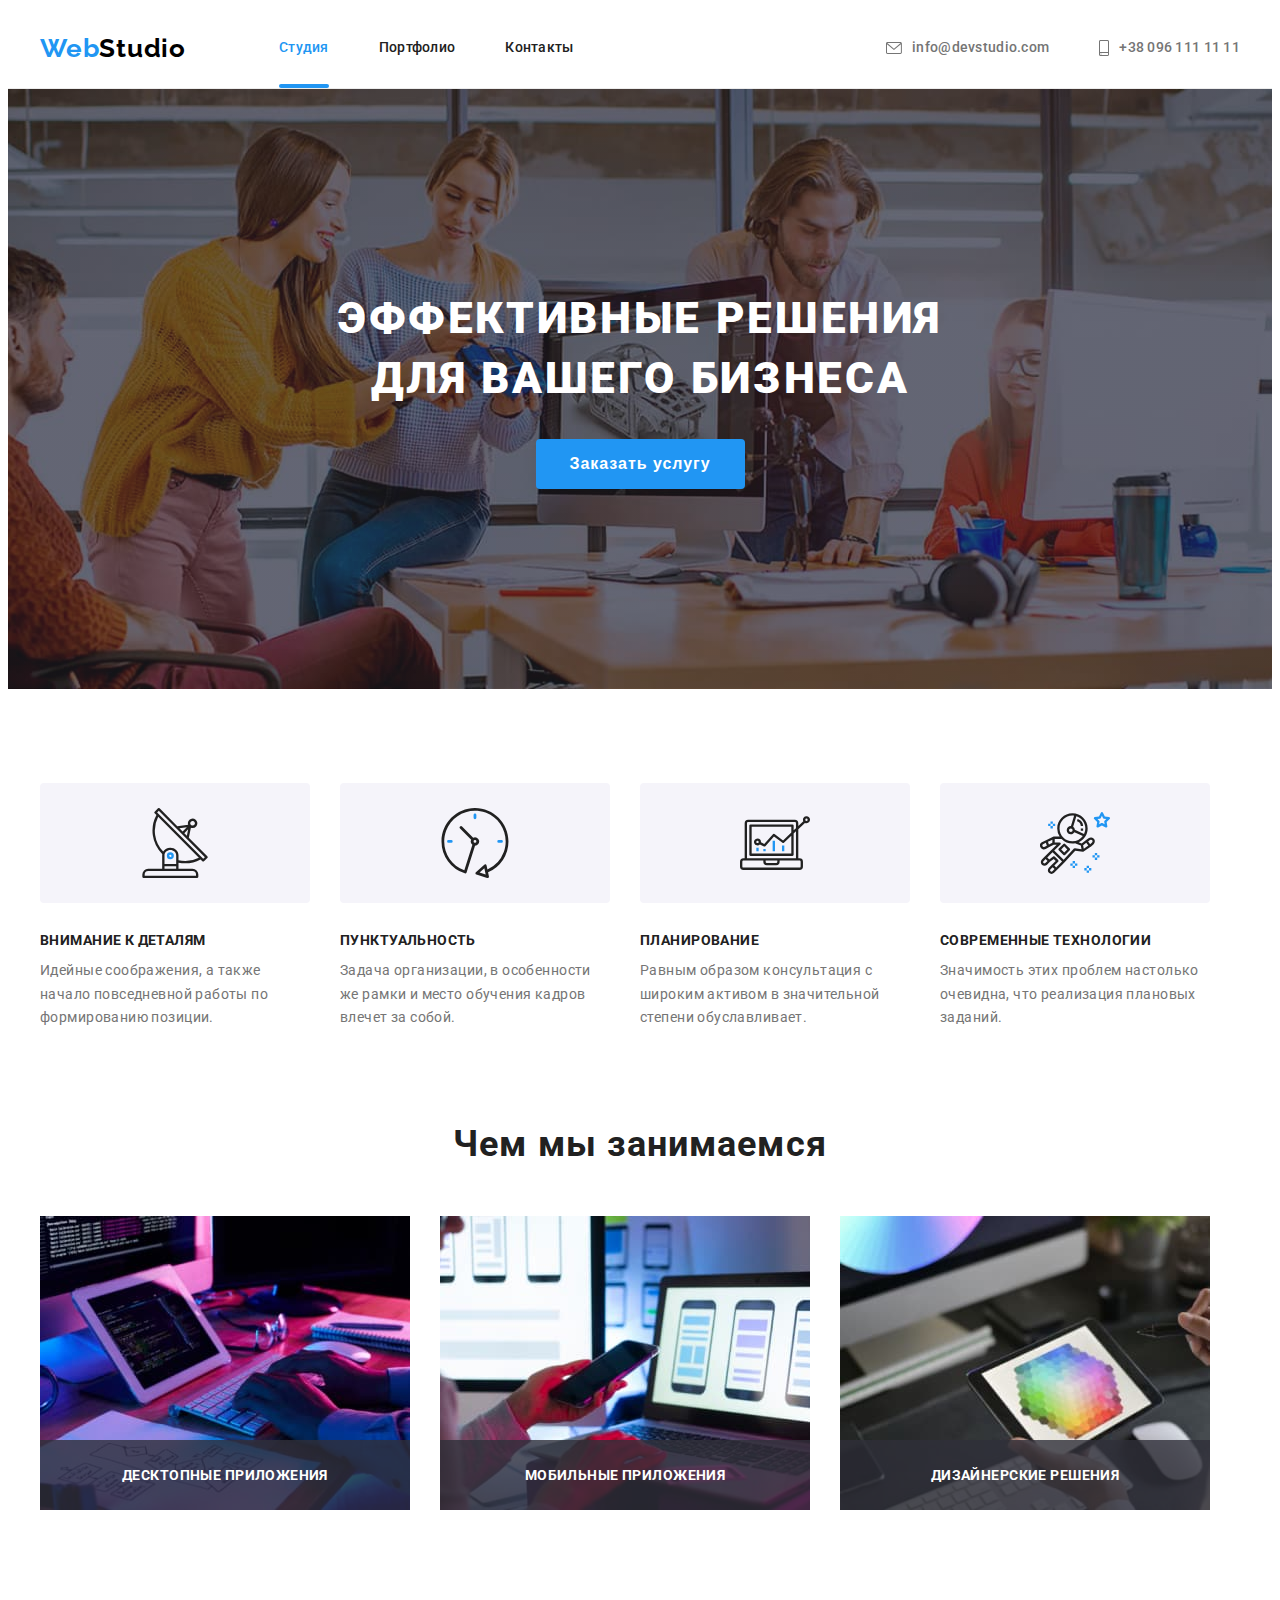
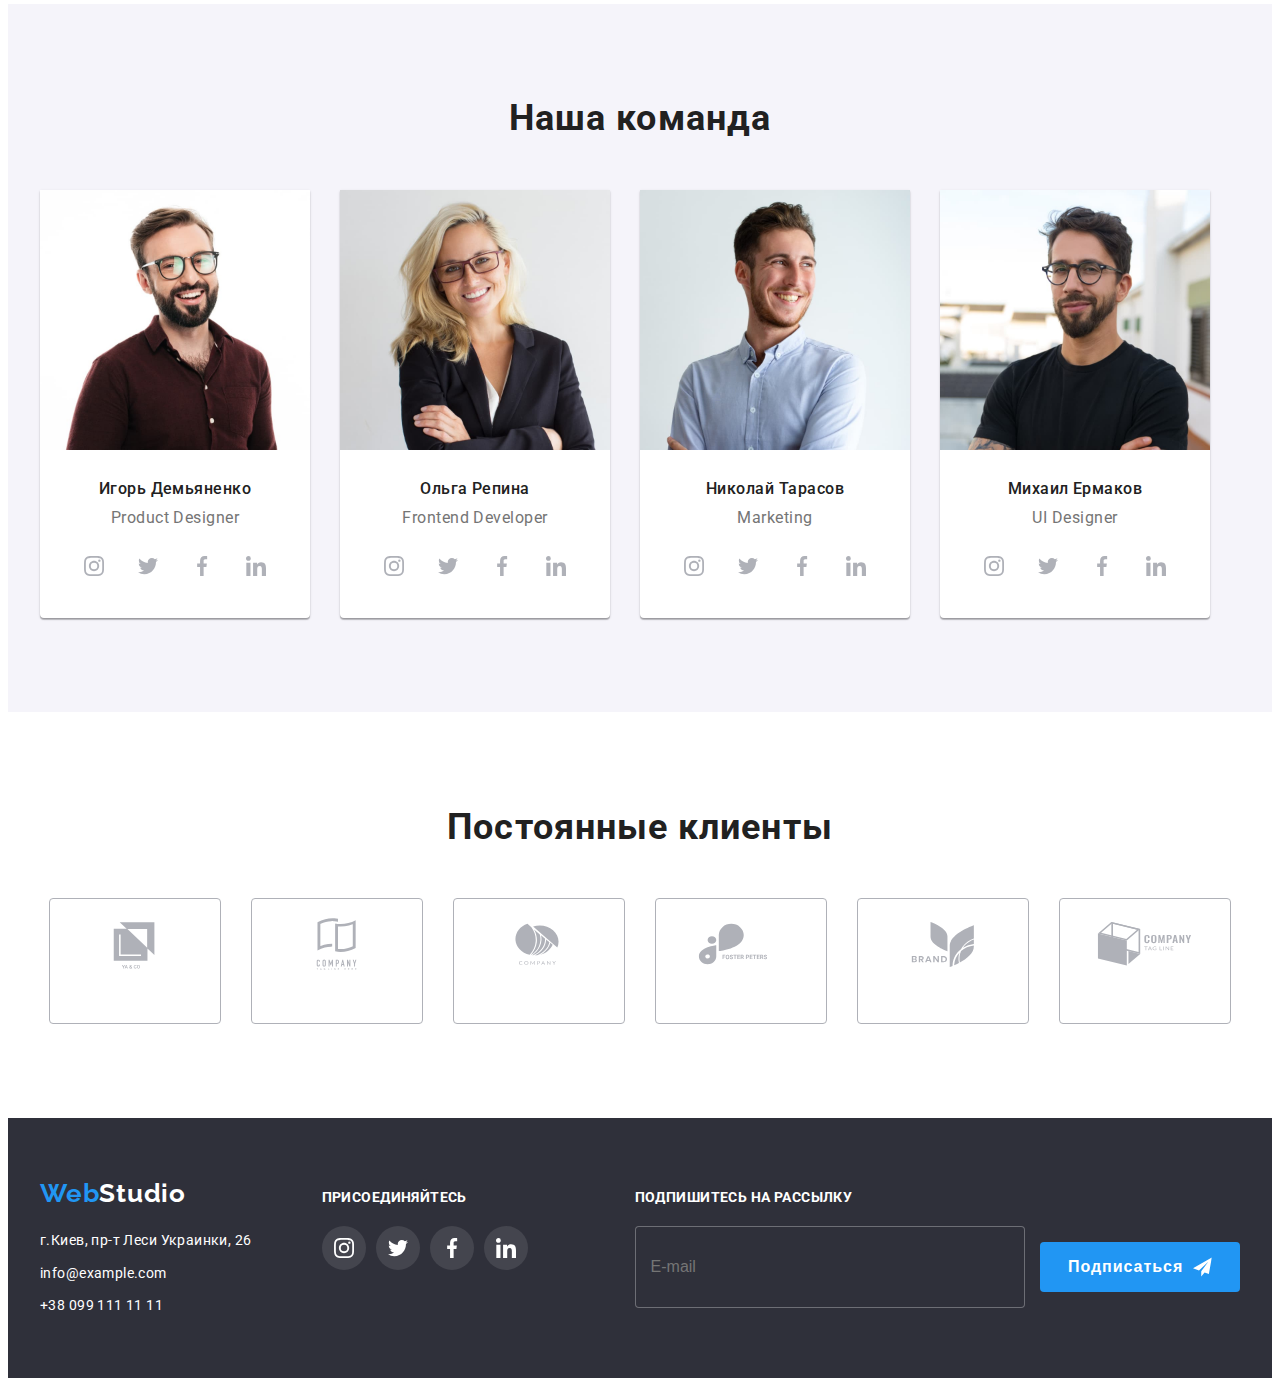
==== index.html @ 6a300dfd "Initial commit" ====
<!DOCTYPE html>
<html lang="ru">
<head>
    <meta charset="UTF-8">
    <meta http-equiv="X-UA-Compatible" content="IE=edge">
    <meta name="viewport" content="width=device-width, initial-scale=1.0">
    <link rel="preconnect" href="https://fonts.googleapis.com">
    <link rel="preconnect" href="https://fonts.gstatic.com" crossorigin>
    <link href="https://fonts.googleapis.com/css2?family=Raleway:wght@700&family=Roboto:wght@400;500;700;900&display=swap"
        rel="stylesheet">
    <title>WebStudio</title>
    <link rel="stylesheet" href="https://cdnjs.cloudflare.com/ajax/libs/modern-normalize/1.1.0/modern-normalize.min.css"
        integrity="sha512-wpPYUAdjBVSE4KJnH1VR1HeZfpl1ub8YT/NKx4PuQ5NmX2tKuGu6U/JRp5y+Y8XG2tV+wKQpNHVUX03MfMFn9Q=="
        crossorigin="anonymous" referrerpolicy="no-referrer" />
   <link rel="stylesheet" href="./css/styles.css">
</head>
<body> 
  <!-- header шапка сайта -->
    <header class="header">
        <div class="container header-nav">
     <nav class="header-nav">
     <a href="./index.html" class="header-logo link">
         <span class="header-accent link">Web</span>Studio</a>
        <ul class="header-list list">
            <li class="header-item">
                <a href="./index.html" class="header-link link currents current">Студия</a></li>
            <li class="header-item">
                <a href="./portfolio.html" class="header-link link ">Портфолио</a></li>
            <li class="header-item">
                <a href="" class="header-link link">Контакты</a></li>
        </ul>
     </nav>
    <ul class="header-adress list ">
        <li class="header-item item icon-mail">
            <a href="mailto:info@devstudio.com" class="header-mail link">
                <svg class="header-symbol" width="16" height="12">
                <use href="./img/svg-image/symbol-defs.svg#icon-mail"></use>
            </svg>info@devstudio.com</a></li>
        <li class="header-item icon-tel">
            <a href="tel:+380961111111" class="header-tel link">
                <svg class="header-symbol" width="10" height="16">
                <use href="./img/svg-image/symbol-defs.svg#icon-smartphone"></use>
            </svg>+38 096 111 11 11</a></li>
    </ul>
    </div>
        </header>
        <main>

    <!-- section Hero-->
    <section class="hero">
        <div class="container"> 
            <h1 class="hero-title">Эффективные решения <br> для вашего бизнеса</h1>
            <button type="button" class="hero-button" data-modal-open >Заказать услугу</button>
        </div>
    </section>
<!-- section 1 Преимущества-->
<section class="description">
    <div class="container">
    <h2 hidden>Преимущества</h2>
    <ul class="description-list list">
        <li class="description-item ">
            <div class="dexcription-picture">
                <svg class="description-icon">
                    <use href="./img/svg-image/symbol-defs.svg#icon-antenna"></use>
                </svg>
            </div>
            <h3 class="description-title">Внимание к деталям</h3>
            <p class="description-text">Идейные соображения, а также начало повседневной работы по формированию позиции.</p>
        </li>
        <li class="description-item icon-time">
            <div class="dexcription-picture">
            <svg class="description-icon">
                <use href="./img/svg-image/symbol-defs.svg#icon-clock"></use></svg>
                </div>
            <h3 class="description-title">Пунктуальность</h3>
            <p class="description-text">Задача организации, в особенности же рамки и место обучения кадров влечет за собой.</p>
        </li>
        <li class="description-item icon-laptop ">
            <div class="dexcription-picture">
            <svg class="description-icon">
                <use href="./img/svg-image/symbol-defs.svg#icon-diagram"></use></svg>
                </div>
            <h3 class="description-title">Планирование</h3>
            <p class="description-text">Равным образом консультация с широким активом в значительной степени обуславливает.</p>
        </li>
        <li class="description-item icon-astronaut">
            <div class="dexcription-picture">
            <svg class="description-icon">
            <use href="./img/svg-image/symbol-defs.svg#icon-astronaut"></use>
            </svg>
            </div>
            <h3 class="description-title">Современные технологии</h3>
            <p class="description-text">Значимость этих проблем настолько очевидна, что реализация плановых заданий.</p>
        </li>
    </ul>
    </div>
</section>
<!-- section 2 examples of works -->

<section class="about">
    <div class="container">
    <h2 class="about-title">Чем мы занимаемся</h2>
    <ul class="about-examples list">
        <li class="about-item">
            <img src="./img/jpg/box1.jpg" alt="box1" width="370" height="294" class="about-img">
            <div class="about-box">
                <p class="about-text">ДЕСКТОПНЫЕ ПРИЛОЖЕНИЯ</p>
            </div>
        </li>
        <li class="about-item">
            <img src="./img/jpg/box2.jpg" alt="box2" width="370" height="294" class="about-img">
            <div class="about-box">
                <p class="about-text">МОБИЛЬНЫЕ ПРИЛОЖЕНИЯ</p>
            </div>
        </li>
        <li class="about-item">
            <img src="./img/jpg/box3.jpg" alt="box3" width="370" height="294" class="about-img">
            <div class="about-box">
                <p class="about-text">ДИЗАЙНЕРСКИЕ РЕШЕНИЯ</p>
            </div>
        </li>
    </ul>
    </div>
</section>
<!-- section 3 photo people -->
<section class="team">
    <div class="container">
    <h2 class="team-title">Наша команда</h2>
    <ul class="team-person list">
        <li class="team-item">
            <img src="./img/people/img.jpg" alt="img" width="270" height="260" class="team-img">
            <div class="team-container">
            <h3 class="team-name">Игорь Демьяненко</h3>
            <p class="team-text">Product Designer</p>
            <ul class="team-networks list">
                <li class="team-list">
                    <a href="" target="_blank" rel="noopener noreferrer" class="team-link">
                        <svg class="team-icon">
                        <use href="./img/svg-image/symbol-defs.svg#icon-instagram"></use>
                        </svg>
                    </a>
                </li>
                <li class="team-list">
                    <a href="" target="_blank" rel="noopener noreferrer" class="team-link">
                    <svg class="team-icon">
                        <use href="./img/svg-image/symbol-defs.svg#icon-twitter">
                        </use>
                    </svg></a></li>
                <li class="team-list">
                    <a href="" target="_blank" rel="noopener noreferrer" class="team-link">
                    <svg class="team-icon"><use href="./img/svg-image/symbol-defs.svg#icon-facebook"></use>
                     </svg></a></li>
                <li class="team-list">
                    <a href="" target="_blank" rel="noopener noreferrer" class="team-link">
                     <svg class="team-icon"><use href="./img/svg-image/symbol-defs.svg#icon-linkedin"></use>
                    </svg></a></li>
            </ul>
            </div>
        </li>
        <li class="team-item">
            <img src="./img/people/img(1).jpg" alt="img1" width="270" height="260" class="team-img" >
            <div class="team-container">
            <h3 class="team-name">Ольга Репина</h3>
            <p class="team-text">Frontend Developer</p>
            <ul class="team-networks list">
                    <li class="team-list">
                        <a href="" target="_blank" rel="noopener noreferrer" class="team-link">
                            <svg class="team-icon"><use href="./img/svg-image/symbol-defs.svg#icon-instagram"></use>
                            </svg></a></li>
                    <li class="team-list">
                        <a href="" target="_blank" rel="noopener noreferrer" class="team-link link">
                            <svg class="team-icon"><use href="./img/svg-image/symbol-defs.svg#icon-twitter"></use>
                            </svg></a></li>
                    <li class="team-list">
                        <a href="" target="_blank" rel="noopener noreferrer" class="team-link">
                            <svg class="team-icon"><use href="./img/svg-image/symbol-defs.svg#icon-facebook"></use>
                            </svg></a></li>
                    <li class="team-list">
                        <a href="" target="_blank" rel="noopener noreferrer" class="team-link">
                            <svg class="team-icon"><use href="./img/svg-image/symbol-defs.svg#icon-linkedin"></use>
                            </svg>
                        </a></li>
            </ul>
            </div>
        </li>
        <li class="team-item">
            <img src="./img/people/img(2).jpg" alt="img2" width="270" height="260" class="team-img">
            <div class="team-container">
            <h3 class="team-name">Николай Тарасов</h3>
            <p class="team-text">Marketing</p>
            <ul class="team-networks list">
                <li class="team-list">
                    <a href="" target="_blank" rel="noopener noreferrer" class="team-link">
                        <svg class="team-icon"><use href="./img/svg-image/symbol-defs.svg#icon-instagram"></use>
                        </svg></a></li>
                <li class="team-list">
                    <a href="" target="_blank" rel="noopener noreferrer" class="team-link">
                        <svg class="team-icon"><use href="./img/svg-image/symbol-defs.svg#icon-twitter"></use>
                        </svg></a></li>
                <li class="team-list">
                    <a href="" target="_blank" rel="noopener noreferrer" class="team-link">
                        <svg class="team-icon"><use href="./img/svg-image/symbol-defs.svg#icon-facebook"></use>
                        </svg></a></li>
                <li class="team-list">
                    <a href="" target="_blank" rel="noopener noreferrer" class="team-link">
                        <svg class="team-icon"><use href="./img/svg-image/symbol-defs.svg#icon-linkedin"></use>
                        </svg>
                    </a></li>
            </ul>
            </div>
        </li>
        <li class="team-item">
            <img src="./img/people/img(3).jpg" alt="img3" width="270" height="260" class="team-img">
            <div class="team-container">
            <h3 class="team-name">Михаил Ермаков</h3>
            <p class="team-text">UI Designer</p>
            <ul class="team-networks list">
                <li class="team-list">
                    <a href="" target="_blank" rel="noopener noreferrer" class="team-link">
                    <svg class="team-icon"><use href="./img/svg-image/symbol-defs.svg#icon-instagram"></use>
                    </svg></a></li>
                <li class="team-list">
                    <a href="" target="_blank" rel="noopener noreferrer" class="team-link">
                    <svg class="team-icon"><use href="./img/svg-image/symbol-defs.svg#icon-twitter"></use>
                    </svg></a></li>
                <li class="team-list">
                    <a href="" target="_blank" rel="noopener noreferrer" class="team-link">
                    <svg class="team-icon"><use href="./img/svg-image/symbol-defs.svg#icon-facebook"></use>
                    </svg></a></li>
                <li class="team-list">
                    <a href="" target="_blank" rel="noopener noreferrer" class="team-link">
                    <svg class="team-icon"><use href="./img/svg-image/symbol-defs.svg#icon-linkedin"></use>
                    </svg>
                </a></li>
            </ul>
            </div>
        </li>
    </ul>
    </div>
    
    </section>

<!-- --Section 4 Clients-- -->


         <section class="clients">
         <div class="container">
         <h2 class="clients-title">Постоянные клиенты</h2>
         <ul class="clients-list list">
         <li class="clients-box">
             <a class="clients-link" href="" target="_blank" rel="noopener noreferrer">
                <svg class="clients-symbol">
                    <use href="./img/svg-image/symbol-defs.svg#icon-Logo1"></use>
                </svg>
            </a>
        </li>
         <li class="clients-box"><a class="clients-link" href="" target="_blank" rel="noopener noreferrer">
             <svg class="clients-symbol"><use href="./img/svg-image/symbol-defs.svg#icon-Logo2"></use></svg></a></li>
         <li class="clients-box"><a class="clients-link" href="" target="_blank" rel="noopener noreferrer">
            <svg class="clients-symbol"><use href="./img/svg-image/symbol-defs.svg#icon-Logo3"></use></svg></a></li>
         <li class="clients-box"><a class="clients-link" href="" target="_blank" rel="noopener noreferrer">
            <svg class="clients-symbol"><use href="./img/svg-image/symbol-defs.svg#icon-Logo4"></use></svg></a></li>
         <li class="clients-box"><a  class="clients-link" href="" target="_blank" rel="noopener noreferrer">
            <svg class="clients-symbol"><use href="./img/svg-image/symbol-defs.svg#icon-Logo5"></use></svg></a></li>
         <li class="clients-box"><a class="clients-link" href="" target="_blank" rel="noopener noreferrer">
            <svg class="clients-symbol"><use href="./img/svg-image/symbol-defs.svg#icon-Logo6"></use></svg></a></li>
         </ul>
         </div>
    </section>
</main>
         <!-- footer -->
        <footer class="footer">
            <div class="container container-footer">
            <div class="footer-address">
             <h2 hidden>адрес</h2>
            <a href="./index.html" class="footer-link link">
            <span class="footer-logo-accent link">Web</span>Studio</a>
            <address>
            <ul class="footer-list list">
            <li class="footer-item">
            <a href="https://goo.gl/maps/7h8aDrKKwfjGKreX9" target="_blank" rel="noopener noreferrer"
            class="footter-list-text link">
                г.Киев, пр-т Леси Украинки, 26</a>
            </li>
            <li class="footer-item">
             <a href="mailto:info@example.com" class="footer-mail-info link">info@example.com</a>
            </li>
            <li class="footer-item">
             <a href="tel:+380991111111" class="footer-tel-info link">+38 099 111 11 11</a>
            </li>
            </ul>
             </address>
            </div>
        <div>
            <p class="footer-welcome">присоединяйтесь</p>
            <ul class="footer-icons list">
                <li class="footer-links">
                    <a href="" target="_blank" rel="noopener noreferrer" class="footer-note">
                        <svg class="footer-icon">
                            <use href="./img/svg-image/symbol-defs.svg#icon-instagram"></use>
                        </svg></a>
                </li>
                <li class="footer-links">
                    <a href="" target="_blank" rel="noopener noreferrer" class="footer-note">
                        <svg class="footer-icon">
                            <use href="./img/svg-image/symbol-defs.svg#icon-twitter"></use>
                        </svg></a>
                </li>
                <li class="footer-links">
                    <a href="" target="_blank" rel="noopener noreferrer" class="footer-note">
                        <svg class="footer-icon">
                            <use href="./img/svg-image/symbol-defs.svg#icon-facebook"></use>
                        </svg></a>
                </li>
                <li class="footer-links">
                    <a href="" target="_blank" rel="noopener noreferrer" class="footer-note">
                        <svg class="footer-icon">
                            <use href="./img/svg-image/symbol-defs.svg#icon-linkedin"></use>
                        </svg></a>
                </li>
            </ul>
        </div>
   
        <div class="online-section">
            <p class="online-text">ПОДПИШИТЕСЬ НА РАССЫЛКУ</p>
           <form class="online-form">
            <input type="email" class="online-input" 
                name="online-name" 
                placeholder="E-mail"/>
            <button type="submit" class="online-button">Подписаться
                <svg class="online-icon" width="24" height="24">
                    <use href="./img/svg-image/symbol-defs.svg#icon-icon-send"></use>
                </svg>
            </button>
            </form>
        </div>
    </div>
    
        </footer>

<div class="backdrop is-hidden" data-modal >
            <div class="modal">
                <button class="modal-button" data-modal-close >
                    <svg class="modal-svg"><use href="./img/svg-image/symbol-defs.svg#icon-button-close"></use></svg>
                </button>
                <p class="modal-title">Оставьте свои данные, мы вам перезвоним</p>
                <form class="modal-form">
                    <div class="modal-field">
                        <label class="modal-label">Имя</label>
                            <div class="input-wrap">
                                <input type="text" class="modal-input"
                     name="user-name"
                      placeholder=" "
                      required
                      minlength="2"/>
                        
                        <svg class="modal-icon"><use href="./img/svg-image/symbol-defs.svg#icon-person"></use></svg>
                    </div>
                </div>
                    <div class="modal-field">
                    <label class="modal-label">Телефон</label>
                        <div class="input-wrap">
                    <input type="tel" class="modal-input" 
                    name="user-tel"
                     placeholder=" "
                     required/>
                    
                    <svg class="modal-icon">
                        <use href="./img/svg-image/symbol-defs.svg#icon-phone"></use>
                    </svg>
                    </div>
                    </div>
                    <div class="modal-field">
                    <label class="modal-label">Почта</label>
                    <div class="input-wrap">
                    <input type="email" class="modal-input" 
                    name="user-emal" 
                    placeholder=" "
                    required/>
                    
                    <svg class="modal-icon">
                        <use href="./img/svg-image/symbol-defs.svg#icon-email"></use>
                    </svg>
                    </div>
                    </div>
                    <label for="user-text" class="modal-label">Комментарий</label>
                        <textarea name="user-text" 
                        placeholder="Введите текст"
                        id="user-text" 
                        class="modal-text"></textarea>
                        
                        <div class="modal-fields">
                        <input type="checkbox" name="privacy"
                                value="true" 
                                id="privacy"
                                class="modal-check visually-hidden " >
                         <label for="privacy" class="check-text">
                            <span>Соглашаюсь с рассылкой и принимаю
                                <a href="" class="check-link">Условия договора</a>
                            </span>
                            </label>
                        </div>
            <button type="submit" class="modal-buttons">Отправить</button>   
            </form>
            </div>
        </div>
        <script src="./js/modal.js"></script>
</body>
</html>
---- css/styles.css ----
:root {
    --primary-text-color: #212121;
    --secondary-text-color: #757575;
    --accent-color: #2196F3;
    --title-color: #FFFFFF;
    --logo-color: #000000;
    --button-portfolio-bg: #F5F4FA;
    --primary-background-color: #E5E5E5;
    --secondary-background-color: #2F303A;
}

.header-link.current {
    color: var(--accent-color);
}

body {
    font-family: 'Roboto' , sans-serif;
    font-size: 14px;
    color: var(--secondary-text-color);
    background: var(--title-color);
    letter-spacing: 0.03em;
}

.container {
    width: 1200px;
    padding-left: 15px;
    padding-right: 15px;
    margin: 0 auto;
}

.header-accent,
.header-logo { 
        font-family: "Raleway" , sans-serif;
        font-weight: 700;
        font-size: 26px;
        line-height: 1.19;
         letter-spacing: 0.03em;
        color: var(--accent-color);
}
 /* -----------HEADER --------------*/
.header-logo {
     color: var(--logo-color);
}

.list {
    list-style: none;
    padding: 0;
    margin: 0;
}

.link {
    text-decoration: none;
}

.header {
    border-bottom: 1px solid #ECECEC;
}

.header-list { 
    display:flex;
    margin-left: 93px;}

.header-nav { 
    display: flex;
    align-items: center;

}


.header-item { 
    margin-right: 50px;
}

.header-item:last-child { 
    margin-right: 0;}

.header-logo {
    font-weight: 700;
    font-size: 26px;
    line-height: 1.19;
    letter-spacing: 0.03em;
}

.header-adress { 
    display: flex;
    margin-left: auto;}

.header-adress .item + .item {
    margin-left: 50px;
}


.header-link {
    position: relative;
    display: block;
     padding-top: 32px;
     padding-bottom: 32px;
    font-weight: 500;
    line-height: 1.14;
    letter-spacing: 0.02em;
    color: var(--primary-text-color);
    transition: color 250ms cubic-bezier(0.4, 0, 0.2, 1);

}

.header-link:hover,
.header-link:focus {
    color: var(--accent-color);
}

.header-link.currents::after {
    content: "";
    display: block;
    position: absolute;
    width: 100%;
    height: 4px;
    background-color: var(--accent-color);
    border-radius: 2px;
    left: 0;
    bottom:0;
}




.header-tel,
.header-mail {
    display: flex;
    align-items: center;
    padding-top: 32px;
    padding-bottom: 32px;
    margin-bottom: 0;
    font-weight: 500;
    line-height: 1.14;
    letter-spacing: 0.02em;
    color: var(--secondary-text-color);
    transition: color 250ms cubic-bezier(0.4, 0, 0.2, 1);

}

.header-symbol {
    fill: currentColor;
    margin-right: 10px;
}

.header-tel:hover,
.header-tel:focus,
.header-mail:hover,
.header-mail:focus {
    color: var(--accent-color);
}
/* -----------SECTION HERO------------- */
.hero {
    background: var(--secondary-background-color);
    max-width: 1600px;
    padding-top: 200px;
    padding-bottom: 200px;
    text-align: center; 
    margin-left: auto;
        margin-right: auto;
        background-size: cover;
        background-position: center;
        background-repeat: no-repeat;
        background-image: linear-gradient(to right, rgba(47, 48, 58, 0.4), rgba(47, 48, 58, 0.4)), 
        url(../img/img-hero.jpg);       
}

h1, h2, h3, p {
    margin: 0;
    padding: 0;
}

section {
    padding-top: 94px;
    padding-bottom: 94px;
}

.hero-title {
    margin-bottom: 30px;
    font-weight: 900;
    font-size: 44px;
    line-height: 1.36;
    letter-spacing: 0.06em;
    text-transform: uppercase;
    color: var(--title-color);
}

.hero-button {
    border-color: transparent;
    border-radius: 4px;
    padding: 10px 32px;
    min-width: 200px;
    height: 50px;
    font-weight: 700;
    font-size: 16px;
    line-height: 1.88;
    display: flex;
    align-items: center;
    margin: 0 auto;
    letter-spacing: 0.06em;
    color: var(--title-color);
    background-color: var(--accent-color);
    cursor: pointer;
    transition: background-color 250ms cubic-bezier(0.4, 0, 0.2, 1),
    color 250ms cubic-bezier(0.4, 0, 0.2, 1);
}

.hero-button:hover,
.hero-button:focus {
    color: var(--title-color);
    background-color: var(--accent-color);}

/* ---------SECTION 1 ПРЕИМУЩЕСТВА---------- */

.description-list { 
    display: flex;
}

.description-item {
    display: block;
    width: 270px;
    margin-right: 30px;
}

.description-item:last-child {
    margin-right: 0;
}

.dexcription-picture {
    display: flex;
    justify-content: center;
    align-items: center;
    width: 270px;
    height: 120px;
    background: #F5F4FA;
        border-radius: 4px;
        margin-bottom: 30px;
}

.description-icon {
    width: 70px;
    height: 70px;
}

.description-title {
    margin-bottom: 10px;
    font-size: 14px;
    font-weight: 700;
    line-height: 1.14;
    letter-spacing: 0.03em;
    text-transform: uppercase;
    color: var(--primary-text-color); 
    }

.description-text {
    margin-top: 10px;
    line-height: 1.71;
    letter-spacing: 0.03em;
    color: var(--secondary-text-color);
 }

/* -------SECTION 2 EXAMPLES OF WORKS about-- */

.about {
    padding-top: 0;
}

.about-examples {
    display: flex;
    flex-wrap: wrap;
}

.about-item {
    position: relative;
    display: block;
    width: 370px;
    margin-right: 30px;
}

.about-item:last-child { 
    margin-right: 0;

}

.about-title {
    margin-bottom: 50px;
    font-weight: 700;
    font-size: 36px;
    line-height: 1.16;
    text-align: center;
    letter-spacing: 0.03em;
    color: var(--primary-text-color);
}

.about-box {
    position: absolute;
    display: flex;
    bottom: 0;
    width: 100%;
    height: 70px;
    justify-content: center;
    align-items: center;
    background-color: rgba(47, 48, 58, 0.8);
}

.about-text {
line-height: 100%;
align-items: center;
vertical-align: top;
color: var(--title-color);
font-weight: 700;


}

/* ------SECTION 3 Photo people (team)------- */

.team { 
    background-color: var(--button-portfolio-bg);

}

.team-title {
    margin-bottom: 50px;
    font-weight: 700;
    font-size: 36px;
    line-height: 1.16;
     text-align: center;
    letter-spacing: 0.03em;
    color: var(--primary-text-color);
}

.team-person {
    display: flex;
    flex-wrap: wrap;
}

.team-item {
    display: block;
    width: 270px;
    margin-right: 30px;
    background-color: var(--title-color);
    box-shadow: 0px 1px 3px rgba(0, 0, 0, 0.12),
        0px 1px 1px rgba(0, 0, 0, 0.14),
        0px 2px 1px rgba(0, 0, 0, 0.2);
    border-radius: 0px 0px 4px 4px;
}

.team-item:last-child {
    margin-right: 0;
}

.team-container {
    padding-top: 30px;
    padding-bottom: 30px;
}

.team-name {
    margin-bottom: 10px;
    font-weight: 500;
    font-size: 16px;
    line-height: 1.18;
    text-align: center;
    letter-spacing: 0.03em;
    color: var(--primary-text-color);
}

.team-text {
    margin-bottom: 16px;
    font-size: 16px;
    line-height: 1.18;
    text-align: center;
    letter-spacing: 0.03em;
    color: var(--secondary-text-color);
}

.team-networks {
    display: flex;
    flex-wrap: wrap;
    justify-content: center;
    padding: 0;
    margin: 0;
    
}

.team-list:not(:last-child) {
    margin-right: 10px;
}

.team-link {
    display: flex;
    align-items: center;
    justify-content: center;
    width: 44px;
    height: 44px;
    padding: 0;
    background-color: transparent;
    border-radius: 50%;
    color: #AFB1B8;
    transition: background-color  250ms cubic-bezier(0.4, 0, 0.2, 1),
    color 250ms cubic-bezier(0.4, 0, 0.2, 1);
}



.team-icon {
    width: 20px;
    height: 20px;
    fill:currentColor ;
    
}

.team-link:hover,
.team-link:focus {
    background-color: var(--accent-color);
    
    color: var(--title-color);
}




img {
    display: block;
    max-width: 100%;
    height: auto;
}

/* ----------Section 4 Clients----------- */

.clients-list {
    display: flex;
    flex-wrap: wrap;
    align-items: center;
        justify-content: center;
        padding: 0;
        margin: 0;
        
}

.clients-title {
    padding: 0;
    margin-bottom: 50px;
    font-weight: 700;
    font-size: 36px;
    line-height: 42px;
    text-align: center;
    letter-spacing: 0.03em;
    color: var(--primary-text-color);
}

.clients-box {
    display: flex;
    justify-content: center;
    align-items: center;
    margin-right: 30px;
    
}

.clients-link {
    display: inline-block;
    height: 92px;
        width: 170px;
        text-align: center;
        padding-top: 16px;
        padding-bottom: 16px;
        border: 1px solid #AFB1B8;
        border-radius: 4px;
        color: #AFB1B8;
        transition:  background-color 250ms cubic-bezier(0.4, 0, 0.2, 1),
                     color 250ms cubic-bezier(0.4, 0, 0.2, 1);
}

.clients-box:last-child {
    margin-right: 0;
}

.clients-link:hover,
.clients-link:focus {
    border-color: var(--accent-color);
    color: var(--accent-color);
}
.clients-symbol {
    width: 106px;
    height: 60px;
    fill: currentColor;
}




/* ------FOOTER---------- */

.footer { 
    background-color:
     var(--secondary-background-color);
     padding-top: 60px;
     padding-bottom: 60px;
}

.container-footer {
    margin: 0 auto;
    padding: 0 15px;
    display: flex;
    flex-wrap: wrap;
    align-items: baseline;
}

.footer-address {
    margin-right: 70px;
}
.footer-logo-accent {
    font-family: 'Raleway', sans-serif;
    font-weight: 700;
    font-size: 26px;
    line-height: 1.19;
    letter-spacing: 0.03em;
    color: var(--accent-color);
}

.footer-logo-accent:focus,
.footer-logo-accent:hover { 
    color: var(--accent-color);
}

.footer-link {
    display: inline-block;
    margin-bottom: 20px;
    font-family: 'Raleway', sans-serif;
    font-weight: 700;
    font-size: 26px;
    line-height: 1.19;
    letter-spacing: 0.03em;
    color: var(--title-color);
}

.footer-mail-info,
.footer-tel-info {
    color: rgba(255, 255, 255, 0.6);
    transition: color 250ms cubic-bezier(0.4, 0, 0.2, 1);
}

.footer-mail-info:hover,
.footer-mail-info:focus,
.footer-tel-info:hover,
.footer-tel-info:focus {
    color: var(--accent-color);
}

.footer-item:not(:last-child) {
    margin-bottom: 9px;
}


.footter-list-text,
.footer-mail-info,
.footer-tel-info
 {  
    font-family: inherit;
    font-style: normal;
    line-height: 1.71;
    letter-spacing: 0.03em;
    color: var(--title-color);
}



.footer-welcome {
    margin-bottom: 20px;
    font-weight: 700;
    font-size: 14px;
    line-height: 1.14;
    letter-spacing: 0.03em;
    text-transform: uppercase;
    color: var(--title-color);
}

.footer-icons {
    display: flex;
}

.footer-note {
    display: flex;
    align-items: center;
    justify-content: center;
    width: 44px;
    height: 44px;
    border-radius: 50%;
    background-color: rgba(255, 255, 255, 0.1);
    transition: background-color  250ms cubic-bezier(0.4, 0, 0.2, 1),
                 border-radius 250ms cubic-bezier(0.4, 0, 0.2, 1);
}

.footer-links {
    display: flex;
    margin-right: 10px;
}

.footer-links:last-child {
    margin-right: 0;
}

.footer-icon {
    width: 20px ;
    height: 20px;
    fill: var(--title-color);
    transition: fill 250ms cubic-bezier(0.4, 0, 0.2, 1);
    
}

.footer-icon:hover,
.footer-icon:focus {
    fill: var(--title-color)
}

.footer-links:hover,
.footer-links:focus {
    background-color: var(--accent-color);
    border-radius: 50%;
}

.online-section {
    margin-left: auto;
}

.online-text {
    font-weight: 700;
    line-height: 1.14;
    color: var(--title-color);
    margin-bottom: 20px;
    text-transform: uppercase;
}

.online-button {
    display: inline-flex;
        align-items: center;
        justify-content: center;
        margin-left: 12px;
        text-align: center;
        letter-spacing: 0.06em;
        width: 200px;
        min-height: 50px;
        border-width: 0;
        border-radius: 4px;
        padding: 10px 28px;
        cursor: pointer;

        background: var(--accent-color);
            color: var(--title-color);
            font-weight: 700;
            font-size: 16px;
            line-height: 1.88;
}

.online-button:hover,
.online-button:focus {
    background-color: var(--accent-color);
    color: var(--title-color);
}

.online-icon {
    margin-left: 10px;
    width: 24px;
    height: 24px;
    fill: var(--title-color);
}

.online-input {
    width: 358px;
    height: 50px;
    padding: 15px 15px;
    border: 1px solid rgba(255, 255, 255, 0.3);
    border-radius: 4px;
    font-style: Rregular;
     font-size: 16px;
      line-height: 20px;
      text-align: left; 
      vertical-align: center;
       letter-spacing: 3%;
       color: rgba(255, 255, 255, 0.6);
    outline: none;
    background-color: #2F303A;

}

.online-input:focus {
    border-color: var(--accent-color);
}


/*------ Portfolio.html ---------*/

.portfolio-list { 
    display: flex;
    flex-wrap: wrap;
    justify-content:center;
    margin-bottom: 50px;
}

.portfolio-list .item:not(:last-child) {
    margin-right: 8px;
}

.portfolio-button {
    padding: 6px 22px;
    border-radius: 4px;
    display: inline-block;
    border-color: transparent;
    min-width: 73px;
    font-weight: 500;
    font-size: 16px;
    line-height: 1.62;
    letter-spacing: 0.03em;
    color: var(--primary-text-color);
    background: var(--button-portfolio-bg);
    cursor: pointer;
    transition:  background-color 250ms cubic-bezier(0.4, 0, 0.2, 1),
                color 250ms cubic-bezier(0.4, 0, 0.2, 1) ;}

.portfolio-button:hover,
.portfolio-button:focus {
    color: var(--title-color);
    background-color: var(--accent-color);
}

.portfolio-choice { 
    display: flex;
    flex-wrap: wrap;
    justify-content:center;
}

.portfolio-item { 
     display: flex;
    width: 370px;
    margin-right: 30px;
    margin-bottom: 30px;
  
}

.portfolio-link { 
    display: block;
    transition: box-shadow 250ms cubic-bezier(0.4, 0, 0.2, 1);
    
}

.portfolio-link:hover,
.portfolio-link:focus {
    box-shadow: 0px 1px 1px rgba(0, 0, 0, 0.12),
     0px 4px 4px rgba(0, 0, 0, 0.06),
      1px 4px 6px rgba(0, 0, 0, 0.16);
}


.portfolio-foto {
    position: relative;
    overflow: hidden;
}


.portfolio-item:hover .portfolio-paragraf {
    transform: translateY(0);
   
}

.portfolio-paragraf {
    position: absolute;
     top: 0;
    width: 100%;
    height: 100%;
    padding: 63px 24px;
    font-size: 18px;
    line-height: 1.55;
    vertical-align: top;
    background-color: rgba(33, 150, 243, 0.9);
    color: var(--title-color);
    transform: translateY(101%);
    transition: transform 250ms cubic-bezier(0.4, 0, 0.2, 1);
}
 /* transition-timing-function: cubic-bezier(0.4, 0, 0.2, 1); */




.portfolio-container {
    padding: 20px 20px;
    border: 1px solid #EEEEEE;
    border-top: none;
}

.portfolio-item:nth-last-child(-n+3) { 
    margin-bottom: 0;

}

.portfolio-item:nth-child(3n) { 
    margin-right: 0;

}

.portfolio-link {
    text-decoration: none;
}

.portfolio-name {
    margin-bottom: 4px;
    font-weight: 700;
    font-size: 18px;
    line-height: 2;
    letter-spacing: 0.06em;
    color: var(--primary-text-color);
}

.portfolio-text {
    font-size: 16px;
    line-height: 1.88;
    letter-spacing: 0.03em;
    color: var(--secondary-text-color);
}

/* ---------------BAckdrop Modal------------------ */

.backdrop {
    position: fixed;
    top: 0;
    left: 0;
    width: 100%;
    height: 100%;
    background-color: rgba(0, 0, 0, 0.2);
    transition: opacity 250ms, visibility 250ms;
}

.backdrop.is-hidden {
    opacity: 0;
    pointer-events: none;
}


.modal {
    position: absolute;
    top: 50%;
    left: 50%;
    transform: translate(-50%, -50%);
    min-width: 528px;
    min-height: 581px;
    background-color: var(--title-color);
    border: 1px solid var(--title-color);
    border-radius: 3px;
    padding: 40px;
    
}


.modal-button {
    position: absolute;
    top: 0;
    right: 0;
    display: flex;
    width: 30px;
    height: 30px;
    align-items: center;
    justify-content: center;
    border:  1px solid rgba(0, 0, 0, 0.1);
    border-radius: 50%;
    background-color: var(--title-color);
    margin-top: 8px;
    margin-right: 8px;
}

.modal-svg {
width: 18px;
height: 18px;
fill: #000000;
cursor: pointer;
}

.modal-svg:hover,
.modal-svg:focus {
    fill:var(--accent-color);
}

.modal-title {
    font-size: 20px;
    font-weight: 700;
     line-height: 23px;
       text-align: center;
        vertical-align: top;
         letter-spacing: 3%;
         color: var(--primary-text-color);
         margin-bottom: 12px;
}

.modal-form {
    display: flex;
    flex-direction: column;
}

.modal-field {
    margin-bottom: 10px;
}

.modal-input {
    width: 100%;
    height: 40px;
    border: 1px solid rgba(33, 33, 33, 0.2);
    border-radius: 4px;
    padding-left: 30px; 
    outline: none;
    cursor: pointer;   
}

.modal-input:focus,
 .modal-input:hover {
    border-color: var(--accent-color);
}

.input-wrap { position: relative;
}

.modal-input:focus + .modal-icon {
    fill: var(--accent-color);
}

.modal-input:hover + .modal-icon {
    fill: var(--accent-color);
}

.modal-icon {
    position: absolute;
    width: 18px;
    height: 18px;
    left: 12px;
    top: 50%;
    transform: translateY(-50%);
}

.modal-label {
    font-size: 12px;
        line-height: 14px;
        text-align: left;
        vertical-align: top;
        letter-spacing: 1%;
        color: var(--secondary-text-color);
       
}

.modal-text {
    width: 100%;
    height: 120px;
    padding: 12px 16px;
    margin-top: 4px;
    border: 1px solid rgba(33, 33, 33, 0.2);
    border-radius: 4px;
    resize: none;
    margin-bottom: 20px;
    outline: none;
    color: rgba(117, 117, 117, 0.5);
    cursor: pointer;
}

.modal-text:focus,
 .modal-text:hover {
    border-color: var(--accent-color);
}


.modal-fieldset {
    margin-bottom: 30px;
    
}

/* ---------------------------- */


.check-text {
    font-size: 14px;
    line-height: 1.46;
    color: var(--secondary-text-color);
    display: flex;
}


.check-text::before {
    content: "";
    width: 16px;
    height: 15px;
    border: 2px solid var(--primary-text-color);
    border-radius: 3px;
    margin-right: 8px;
   
}

.modal-fields {
    margin-bottom: 30px;
    display: flex;
    align-items: center;
    justify-content: center;
}

.modal-check:checked + .check-text::before {
    background-color: var(--accent-color);
    background-image: url(../img/svg-image/svg6/vector.svg);
    border: none;
    background-repeat: no-repeat;
    background-position: center;}

.visually-hidden {
    position: absolute;
    white-space: nowrap;
    width: 1px;
    height: 1px;
    overflow: hidden;
    border: 0;
    padding: 0;
    clip: rect(0 0 0 0);
    clip-path: inset(50%);
    margin: -1px;
}

.check-link {
    line-height: 1.46;
    color: var(--accent-color);
}

.modal-buttons {
    
     width: 200px;
     height: 50px;
     margin: 0 auto;
    font-weight: 700;
     font-size:  16px;
      line-height: 1.87;
       letter-spacing: 0.06em;
        align-items: center;
        cursor: pointer;
        color: var(--title-color);
        background-color: var(--accent-color);
        border: transparent;
        border-radius: 4px;
        transition: background-color 250ms cubic-bezier(0.4, 0, 0.2, 1),
                color 250ms cubic-bezier(0.4, 0, 0.2, 1);
   
}

.modal-buttons:hover,
.modal-buttons:focus {
    color: var(--title-color);
        background-color: var(--accent-color);
}
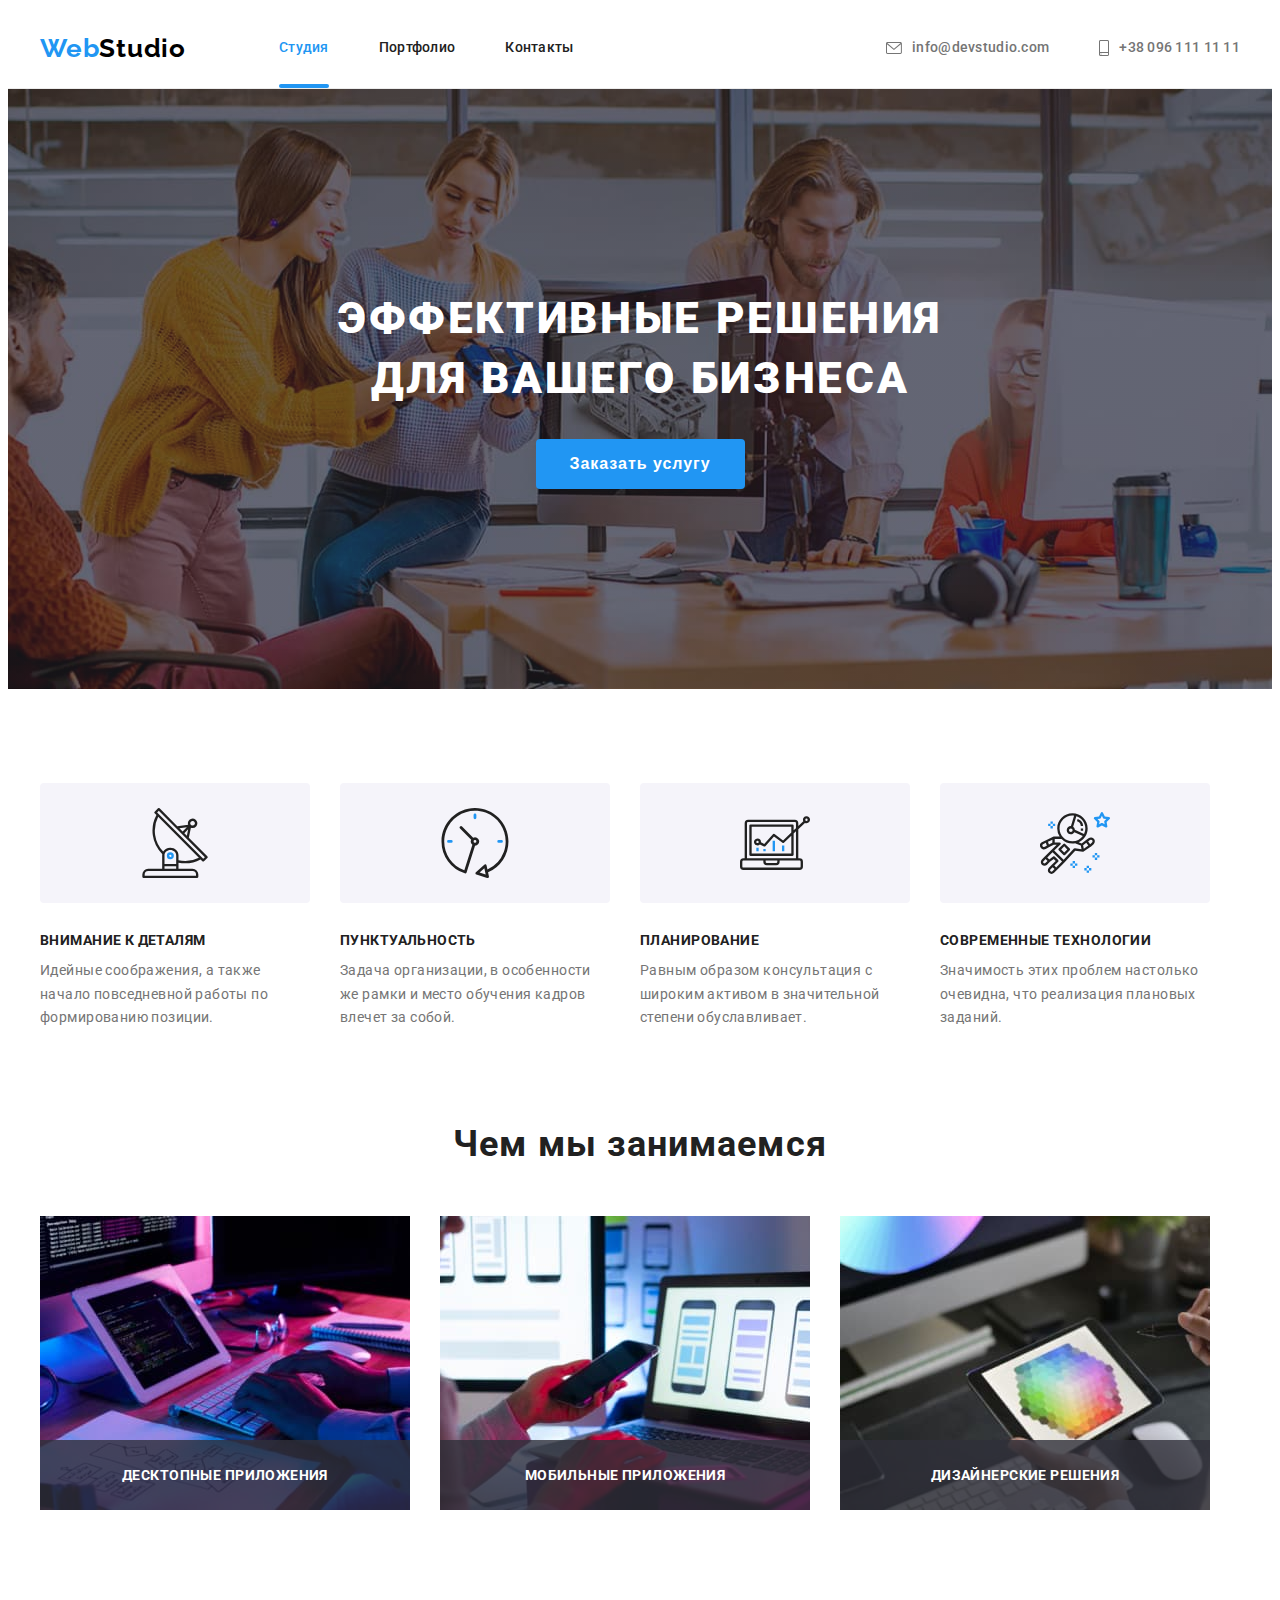
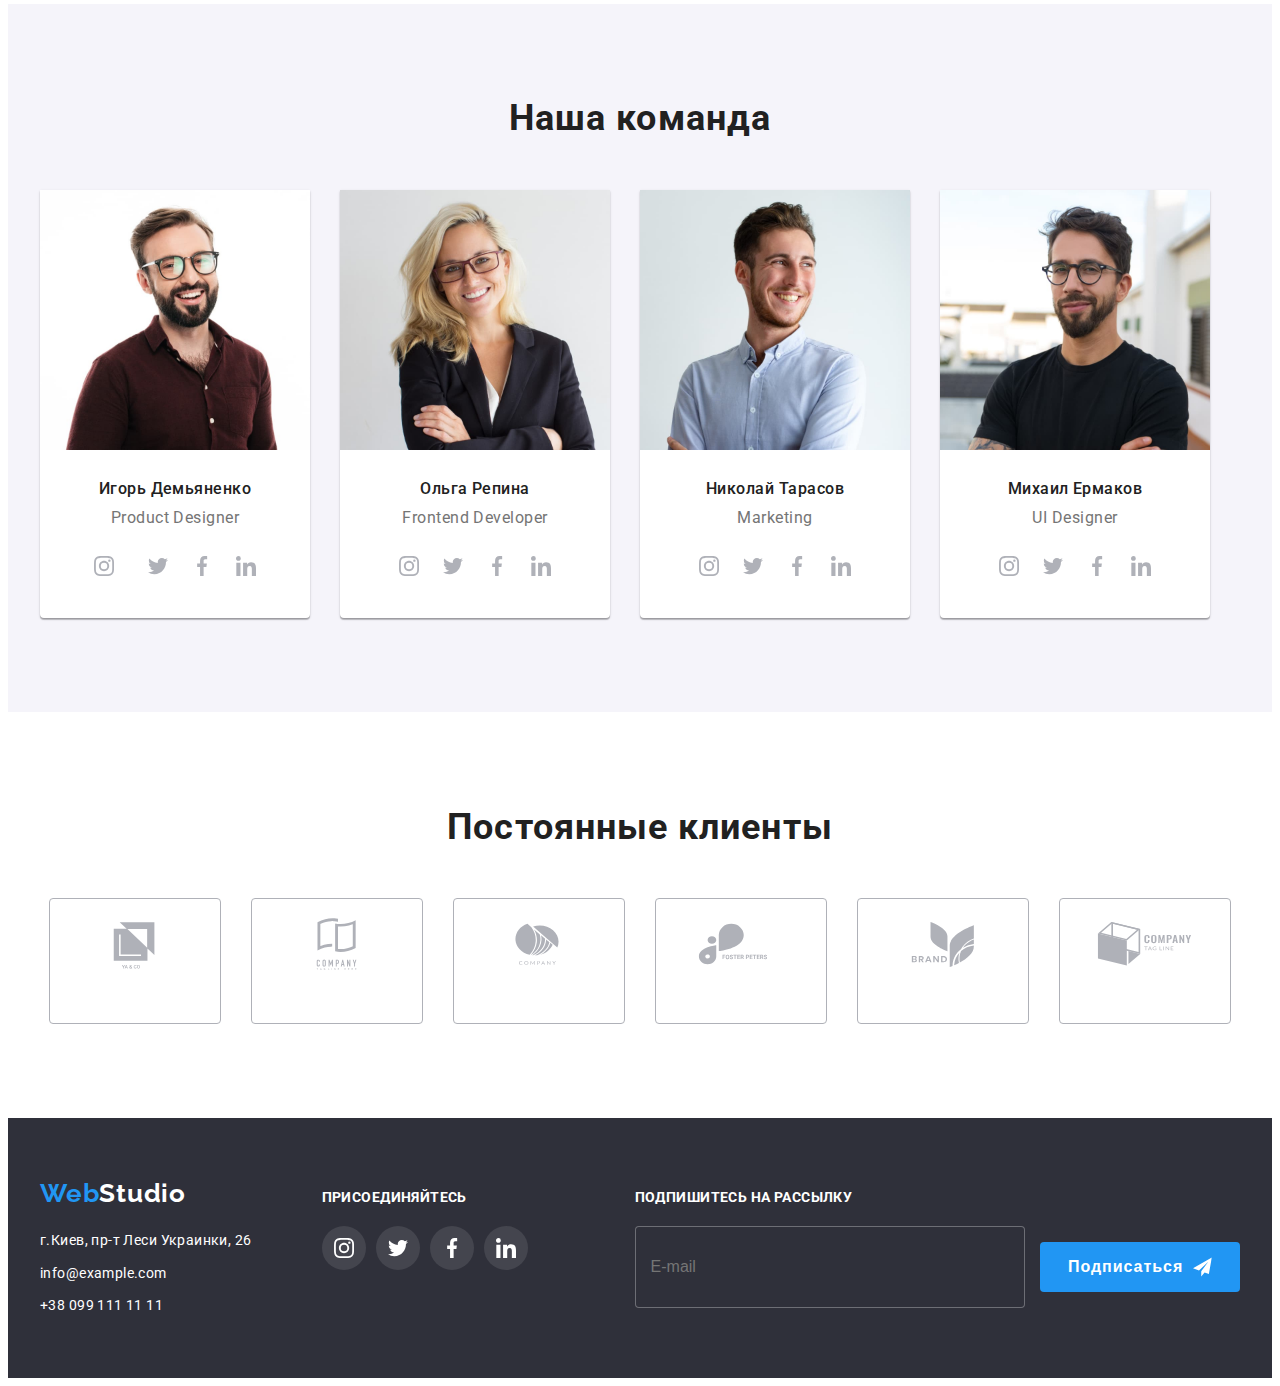
==== commit 65cd922b: "add BEM hw7" ====
--- a/index.html
+++ b/index.html
@@ -17,28 +17,28 @@
 <body> 
   <!-- header шапка сайта -->
     <header class="header">
-        <div class="container header-nav">
-     <nav class="header-nav">
-     <a href="./index.html" class="header-logo link">
-         <span class="header-accent link">Web</span>Studio</a>
-        <ul class="header-list list">
-            <li class="header-item">
-                <a href="./index.html" class="header-link link currents current">Студия</a></li>
-            <li class="header-item">
-                <a href="./portfolio.html" class="header-link link ">Портфолио</a></li>
-            <li class="header-item">
-                <a href="" class="header-link link">Контакты</a></li>
+        <div class="container nav">
+     <nav class="nav">
+     <a href="./index.html" class="nav__logo link">
+         <span class="nav__accent link">Web</span>Studio</a>
+        <ul class="nav__list list">
+            <li class="nav__item">
+                <a href="./index.html" class="nav__link link currents current">Студия</a></li>
+            <li class="nav__item">
+                <a href="./portfolio.html" class="nav__link link ">Портфолио</a></li>
+            <li class="nav__item">
+                <a href="" class="nav__link link">Контакты</a></li>
         </ul>
      </nav>
-    <ul class="header-adress list ">
-        <li class="header-item item icon-mail">
-            <a href="mailto:info@devstudio.com" class="header-mail link">
-                <svg class="header-symbol" width="16" height="12">
+    <ul class="adress header__adress list ">
+        <li class="adress__item item icon-mail">
+            <a href="mailto:info@devstudio.com" class="adress__mail link">
+                <svg class="adress__symbol" width="16" height="12">
                 <use href="./img/svg-image/symbol-defs.svg#icon-mail"></use>
             </svg>info@devstudio.com</a></li>
-        <li class="header-item icon-tel">
-            <a href="tel:+380961111111" class="header-tel link">
-                <svg class="header-symbol" width="10" height="16">
+        <li class="adress__item icon-tel">
+            <a href="tel:+380961111111" class="adress__tel link">
+                <svg class="adress__symbol" width="10" height="16">
                 <use href="./img/svg-image/symbol-defs.svg#icon-smartphone"></use>
             </svg>+38 096 111 11 11</a></li>
     </ul>
@@ -49,8 +49,8 @@
     <!-- section Hero-->
     <section class="hero">
         <div class="container"> 
-            <h1 class="hero-title">Эффективные решения <br> для вашего бизнеса</h1>
-            <button type="button" class="hero-button" data-modal-open >Заказать услугу</button>
+            <h1 class="hero__title">Эффективные решения <br> для вашего бизнеса</h1>
+            <button type="button" class="hero__button" data-modal-open >Заказать услугу</button>
         </div>
     </section>
 <!-- section 1 Преимущества-->
@@ -58,39 +58,39 @@
     <div class="container">
     <h2 hidden>Преимущества</h2>
     <ul class="description-list list">
-        <li class="description-item ">
-            <div class="dexcription-picture">
-                <svg class="description-icon">
+        <li class="description-list__item ">
+            <div class="description-picture">
+                <svg class="description-picture__icon">
                     <use href="./img/svg-image/symbol-defs.svg#icon-antenna"></use>
                 </svg>
             </div>
-            <h3 class="description-title">Внимание к деталям</h3>
-            <p class="description-text">Идейные соображения, а также начало повседневной работы по формированию позиции.</p>
-        </li>
-        <li class="description-item icon-time">
-            <div class="dexcription-picture">
-            <svg class="description-icon">
+            <h3 class="description-list__title">Внимание к деталям</h3>
+            <p class="description-list__text">Идейные соображения, а также начало повседневной работы по формированию позиции.</p>
+        </li>
+        <li class="description-list__item icon-time">
+            <div class="description-picture">
+            <svg class="description-picture__icon">
                 <use href="./img/svg-image/symbol-defs.svg#icon-clock"></use></svg>
                 </div>
-            <h3 class="description-title">Пунктуальность</h3>
-            <p class="description-text">Задача организации, в особенности же рамки и место обучения кадров влечет за собой.</p>
-        </li>
-        <li class="description-item icon-laptop ">
-            <div class="dexcription-picture">
-            <svg class="description-icon">
+            <h3 class="description-list__title">Пунктуальность</h3>
+            <p class="description-list__text">Задача организации, в особенности же рамки и место обучения кадров влечет за собой.</p>
+        </li>
+        <li class="description-list__item icon-laptop ">
+            <div class="description-picture">
+            <svg class="description-picture__icon">
                 <use href="./img/svg-image/symbol-defs.svg#icon-diagram"></use></svg>
                 </div>
-            <h3 class="description-title">Планирование</h3>
-            <p class="description-text">Равным образом консультация с широким активом в значительной степени обуславливает.</p>
-        </li>
-        <li class="description-item icon-astronaut">
-            <div class="dexcription-picture">
-            <svg class="description-icon">
+            <h3 class="description-list__title">Планирование</h3>
+            <p class="description-list__text">Равным образом консультация с широким активом в значительной степени обуславливает.</p>
+        </li>
+        <li class="description-list__item icon-astronaut">
+            <div class="description-picture">
+            <svg class="description-picture__icon">
             <use href="./img/svg-image/symbol-defs.svg#icon-astronaut"></use>
             </svg>
             </div>
-            <h3 class="description-title">Современные технологии</h3>
-            <p class="description-text">Значимость этих проблем настолько очевидна, что реализация плановых заданий.</p>
+            <h3 class="description-list__title">Современные технологии</h3>
+            <p class="description-list__text">Значимость этих проблем настолько очевидна, что реализация плановых заданий.</p>
         </li>
     </ul>
     </div>
@@ -99,24 +99,24 @@
 
 <section class="about">
     <div class="container">
-    <h2 class="about-title">Чем мы занимаемся</h2>
+    <h2 class="about__title">Чем мы занимаемся</h2>
     <ul class="about-examples list">
-        <li class="about-item">
+        <li class="about-examples__item">
             <img src="./img/jpg/box1.jpg" alt="box1" width="370" height="294" class="about-img">
-            <div class="about-box">
-                <p class="about-text">ДЕСКТОПНЫЕ ПРИЛОЖЕНИЯ</p>
-            </div>
-        </li>
-        <li class="about-item">
+            <div class="about-examples__box">
+                <p class="about-examples__text">ДЕСКТОПНЫЕ ПРИЛОЖЕНИЯ</p>
+            </div>
+        </li>
+        <li class="about-examples__item">
             <img src="./img/jpg/box2.jpg" alt="box2" width="370" height="294" class="about-img">
-            <div class="about-box">
-                <p class="about-text">МОБИЛЬНЫЕ ПРИЛОЖЕНИЯ</p>
-            </div>
-        </li>
-        <li class="about-item">
+            <div class="about-examples__box">
+                <p class="about-examples__text">МОБИЛЬНЫЕ ПРИЛОЖЕНИЯ</p>
+            </div>
+        </li>
+        <li class="about-examples__item">
             <img src="./img/jpg/box3.jpg" alt="box3" width="370" height="294" class="about-img">
-            <div class="about-box">
-                <p class="about-text">ДИЗАЙНЕРСКИЕ РЕШЕНИЯ</p>
+            <div class="about-examples__box">
+                <p class="about-examples__text">ДИЗАЙНЕРСКИЕ РЕШЕНИЯ</p>
             </div>
         </li>
     </ul>
@@ -125,111 +125,127 @@
 <!-- section 3 photo people -->
 <section class="team">
     <div class="container">
-    <h2 class="team-title">Наша команда</h2>
-    <ul class="team-person list">
-        <li class="team-item">
+    <h2 class="team__title">Наша команда</h2>
+    <ul class="person list">
+        <li class="person__item">
             <img src="./img/people/img.jpg" alt="img" width="270" height="260" class="team-img">
-            <div class="team-container">
-            <h3 class="team-name">Игорь Демьяненко</h3>
-            <p class="team-text">Product Designer</p>
-            <ul class="team-networks list">
-                <li class="team-list">
-                    <a href="" target="_blank" rel="noopener noreferrer" class="team-link">
-                        <svg class="team-icon">
+            <div class="person__container">
+            <h3 class="person__name">Игорь Демьяненко</h3>
+            <p class="person__text">Product Designer</p>
+            <ul class="networks list">
+                <li class="networks__list">
+                    <a href="" target="_blank" rel="noopener noreferrer" 
+                    class="networks__link">
+                        <svg class="networks__icon">
                         <use href="./img/svg-image/symbol-defs.svg#icon-instagram"></use>
                         </svg>
                     </a>
                 </li>
                 <li class="team-list">
-                    <a href="" target="_blank" rel="noopener noreferrer" class="team-link">
-                    <svg class="team-icon">
+                    <a href="" target="_blank" rel="noopener noreferrer" 
+                    class="networks__link">
+                    <svg class="networks__icon">
                         <use href="./img/svg-image/symbol-defs.svg#icon-twitter">
                         </use>
                     </svg></a></li>
                 <li class="team-list">
-                    <a href="" target="_blank" rel="noopener noreferrer" class="team-link">
-                    <svg class="team-icon"><use href="./img/svg-image/symbol-defs.svg#icon-facebook"></use>
+                    <a href="" target="_blank" rel="noopener noreferrer" 
+                    class="networks__link">
+                    <svg class="networks__icon"><use href="./img/svg-image/symbol-defs.svg#icon-facebook"></use>
                      </svg></a></li>
                 <li class="team-list">
-                    <a href="" target="_blank" rel="noopener noreferrer" class="team-link">
-                     <svg class="team-icon"><use href="./img/svg-image/symbol-defs.svg#icon-linkedin"></use>
+                    <a href="" target="_blank" rel="noopener noreferrer" 
+                    class="networks__link">
+                     <svg class="networks__icon"><use href="./img/svg-image/symbol-defs.svg#icon-linkedin"></use>
                     </svg></a></li>
             </ul>
             </div>
         </li>
-        <li class="team-item">
+        <li class="person__item">
             <img src="./img/people/img(1).jpg" alt="img1" width="270" height="260" class="team-img" >
-            <div class="team-container">
-            <h3 class="team-name">Ольга Репина</h3>
-            <p class="team-text">Frontend Developer</p>
-            <ul class="team-networks list">
+            <div class="person__container">
+            <h3 class="person__name">Ольга Репина</h3>
+            <p class="person__text">Frontend Developer</p>
+            <ul class="networks list">
                     <li class="team-list">
-                        <a href="" target="_blank" rel="noopener noreferrer" class="team-link">
-                            <svg class="team-icon"><use href="./img/svg-image/symbol-defs.svg#icon-instagram"></use>
+                        <a href="" target="_blank" rel="noopener noreferrer" 
+                        class="networks__link">
+                            <svg class="networks__icon"><use href="./img/svg-image/symbol-defs.svg#icon-instagram"></use>
                             </svg></a></li>
                     <li class="team-list">
-                        <a href="" target="_blank" rel="noopener noreferrer" class="team-link link">
-                            <svg class="team-icon"><use href="./img/svg-image/symbol-defs.svg#icon-twitter"></use>
+                        <a href="" target="_blank" rel="noopener noreferrer" 
+                        class="networks__link link">
+                            <svg class="networks__icon"><use href="./img/svg-image/symbol-defs.svg#icon-twitter"></use>
                             </svg></a></li>
                     <li class="team-list">
-                        <a href="" target="_blank" rel="noopener noreferrer" class="team-link">
-                            <svg class="team-icon"><use href="./img/svg-image/symbol-defs.svg#icon-facebook"></use>
+                        <a href="" target="_blank" rel="noopener noreferrer" 
+                        class="networks__link">
+                            <svg class="networks__icon"><use href="./img/svg-image/symbol-defs.svg#icon-facebook"></use>
                             </svg></a></li>
                     <li class="team-list">
-                        <a href="" target="_blank" rel="noopener noreferrer" class="team-link">
-                            <svg class="team-icon"><use href="./img/svg-image/symbol-defs.svg#icon-linkedin"></use>
+                        <a href="" target="_blank" rel="noopener noreferrer" 
+                        class="networks__link">
+                            <svg class="networks__icon"><use href="./img/svg-image/symbol-defs.svg#icon-linkedin"></use>
                             </svg>
                         </a></li>
             </ul>
             </div>
         </li>
-        <li class="team-item">
+        <li class="person__item">
             <img src="./img/people/img(2).jpg" alt="img2" width="270" height="260" class="team-img">
-            <div class="team-container">
-            <h3 class="team-name">Николай Тарасов</h3>
-            <p class="team-text">Marketing</p>
-            <ul class="team-networks list">
-                <li class="team-list">
-                    <a href="" target="_blank" rel="noopener noreferrer" class="team-link">
-                        <svg class="team-icon"><use href="./img/svg-image/symbol-defs.svg#icon-instagram"></use>
+            <div class="person__container">
+            <h3 class="person__name">Николай Тарасов</h3>
+            <p class="person__text">Marketing</p>
+            <ul class="networks list">
+                <li class="team-list">
+                    <a href="" target="_blank" rel="noopener noreferrer" 
+                    class="networks__link">
+                        <svg class="networks__icon"><use href="./img/svg-image/symbol-defs.svg#icon-instagram"></use>
                         </svg></a></li>
                 <li class="team-list">
-                    <a href="" target="_blank" rel="noopener noreferrer" class="team-link">
-                        <svg class="team-icon"><use href="./img/svg-image/symbol-defs.svg#icon-twitter"></use>
+                    <a href="" target="_blank" rel="noopener noreferrer" 
+                    class="networks__link">
+                        <svg class="networks__icon"><use href="./img/svg-image/symbol-defs.svg#icon-twitter"></use>
                         </svg></a></li>
                 <li class="team-list">
-                    <a href="" target="_blank" rel="noopener noreferrer" class="team-link">
-                        <svg class="team-icon"><use href="./img/svg-image/symbol-defs.svg#icon-facebook"></use>
+                    <a href="" target="_blank" rel="noopener noreferrer"
+                     class="networks__link">
+                        <svg class="networks__icon"><use href="./img/svg-image/symbol-defs.svg#icon-facebook"></use>
                         </svg></a></li>
                 <li class="team-list">
-                    <a href="" target="_blank" rel="noopener noreferrer" class="team-link">
-                        <svg class="team-icon"><use href="./img/svg-image/symbol-defs.svg#icon-linkedin"></use>
+                    <a href="" target="_blank" rel="noopener noreferrer" 
+                    class="networks__link">
+                        <svg class="networks__icon"><use href="./img/svg-image/symbol-defs.svg#icon-linkedin"></use>
                         </svg>
                     </a></li>
             </ul>
             </div>
         </li>
-        <li class="team-item">
+        <li class="person__item">
             <img src="./img/people/img(3).jpg" alt="img3" width="270" height="260" class="team-img">
-            <div class="team-container">
-            <h3 class="team-name">Михаил Ермаков</h3>
-            <p class="team-text">UI Designer</p>
-            <ul class="team-networks list">
-                <li class="team-list">
-                    <a href="" target="_blank" rel="noopener noreferrer" class="team-link">
-                    <svg class="team-icon"><use href="./img/svg-image/symbol-defs.svg#icon-instagram"></use>
+            <div class="person__container">
+            <h3 class="person__name">Михаил Ермаков</h3>
+            <p class="person__text">UI Designer</p>
+            <ul class="networks list">
+                <li class="team-list">
+                    <a href="" target="_blank" rel="noopener noreferrer" 
+                    class="networks__link">
+                    <svg class="networks__icon"><use href="./img/svg-image/symbol-defs.svg#icon-instagram"></use>
                     </svg></a></li>
                 <li class="team-list">
-                    <a href="" target="_blank" rel="noopener noreferrer" class="team-link">
-                    <svg class="team-icon"><use href="./img/svg-image/symbol-defs.svg#icon-twitter"></use>
+                    <a href="" target="_blank" rel="noopener noreferrer" 
+                    class="networks__link">
+                    <svg class="networks__icon"><use href="./img/svg-image/symbol-defs.svg#icon-twitter"></use>
                     </svg></a></li>
                 <li class="team-list">
-                    <a href="" target="_blank" rel="noopener noreferrer" class="team-link">
-                    <svg class="team-icon"><use href="./img/svg-image/symbol-defs.svg#icon-facebook"></use>
+                    <a href="" target="_blank" rel="noopener noreferrer" 
+                    class="networks__link">
+                    <svg class="networks__icon"><use href="./img/svg-image/symbol-defs.svg#icon-facebook"></use>
                     </svg></a></li>
                 <li class="team-list">
-                    <a href="" target="_blank" rel="noopener noreferrer" class="team-link">
-                    <svg class="team-icon"><use href="./img/svg-image/symbol-defs.svg#icon-linkedin"></use>
+                    <a href="" target="_blank" rel="noopener noreferrer"
+                     class="networks__link">
+                    <svg class="networks__icon"><use href="./img/svg-image/symbol-defs.svg#icon-linkedin"></use>
                     </svg>
                 </a></li>
             </ul>
@@ -245,25 +261,30 @@
 
          <section class="clients">
          <div class="container">
-         <h2 class="clients-title">Постоянные клиенты</h2>
+         <h2 class="clients__title">Постоянные клиенты</h2>
          <ul class="clients-list list">
-         <li class="clients-box">
-             <a class="clients-link" href="" target="_blank" rel="noopener noreferrer">
-                <svg class="clients-symbol">
+         <li class="clients-list__box">
+             <a class="clients-list__link" href="" target="_blank" rel="noopener noreferrer">
+                <svg class="clients-list__symbol">
                     <use href="./img/svg-image/symbol-defs.svg#icon-Logo1"></use>
                 </svg>
             </a>
         </li>
-         <li class="clients-box"><a class="clients-link" href="" target="_blank" rel="noopener noreferrer">
-             <svg class="clients-symbol"><use href="./img/svg-image/symbol-defs.svg#icon-Logo2"></use></svg></a></li>
-         <li class="clients-box"><a class="clients-link" href="" target="_blank" rel="noopener noreferrer">
-            <svg class="clients-symbol"><use href="./img/svg-image/symbol-defs.svg#icon-Logo3"></use></svg></a></li>
-         <li class="clients-box"><a class="clients-link" href="" target="_blank" rel="noopener noreferrer">
-            <svg class="clients-symbol"><use href="./img/svg-image/symbol-defs.svg#icon-Logo4"></use></svg></a></li>
-         <li class="clients-box"><a  class="clients-link" href="" target="_blank" rel="noopener noreferrer">
-            <svg class="clients-symbol"><use href="./img/svg-image/symbol-defs.svg#icon-Logo5"></use></svg></a></li>
-         <li class="clients-box"><a class="clients-link" href="" target="_blank" rel="noopener noreferrer">
-            <svg class="clients-symbol"><use href="./img/svg-image/symbol-defs.svg#icon-Logo6"></use></svg></a></li>
+         <li class="clients-list__box">
+            <a class="clients-list__link" href="" target="_blank" rel="noopener noreferrer">
+             <svg class="clients-list__symbol"><use href="./img/svg-image/symbol-defs.svg#icon-Logo2"></use></svg></a></li>
+         <li class="clients-list__box">
+            <a class="clients-list__link" href="" target="_blank" rel="noopener noreferrer">
+            <svg class="clients-list__symbol"><use href="./img/svg-image/symbol-defs.svg#icon-Logo3"></use></svg></a></li>
+         <li class="clients-list__box">
+            <a class="clients-list__link" href="" target="_blank" rel="noopener noreferrer">
+            <svg class="clients-list__symbol"><use href="./img/svg-image/symbol-defs.svg#icon-Logo4"></use></svg></a></li>
+         <li class="clients-list__box">
+            <a  class="clients-list__link" href="" target="_blank" rel="noopener noreferrer">
+            <svg class="clients-list__symbol"><use href="./img/svg-image/symbol-defs.svg#icon-Logo5"></use></svg></a></li>
+         <li class="clients-list__box">
+            <a class="clients-list__link" href="" target="_blank" rel="noopener noreferrer">
+            <svg class="clients-list__symbol"><use href="./img/svg-image/symbol-defs.svg#icon-Logo6"></use></svg></a></li>
          </ul>
          </div>
     </section>
@@ -273,48 +294,52 @@
             <div class="container container-footer">
             <div class="footer-address">
              <h2 hidden>адрес</h2>
-            <a href="./index.html" class="footer-link link">
-            <span class="footer-logo-accent link">Web</span>Studio</a>
+            <a href="./index.html" class="footer-address__link link">
+            <span class="footer-address__logo-accent link">Web</span>Studio</a>
             <address>
             <ul class="footer-list list">
-            <li class="footer-item">
+            <li class="footer-list__item">
             <a href="https://goo.gl/maps/7h8aDrKKwfjGKreX9" target="_blank" rel="noopener noreferrer"
-            class="footter-list-text link">
+            class="footter-list__text link">
                 г.Киев, пр-т Леси Украинки, 26</a>
             </li>
-            <li class="footer-item">
-             <a href="mailto:info@example.com" class="footer-mail-info link">info@example.com</a>
+            <li class="footer-list__item">
+             <a href="mailto:info@example.com" class="footter-list__mail-info link">info@example.com</a>
             </li>
-            <li class="footer-item">
-             <a href="tel:+380991111111" class="footer-tel-info link">+38 099 111 11 11</a>
+            <li class="footer-list__item">
+             <a href="tel:+380991111111" class="footter-list__tel-info link">+38 099 111 11 11</a>
             </li>
             </ul>
              </address>
             </div>
         <div>
             <p class="footer-welcome">присоединяйтесь</p>
-            <ul class="footer-icons list">
-                <li class="footer-links">
-                    <a href="" target="_blank" rel="noopener noreferrer" class="footer-note">
-                        <svg class="footer-icon">
+            <ul class="icons list">
+                <li class="icons__links">
+                    <a href="" target="_blank" rel="noopener noreferrer" 
+                    class="icons__note">
+                        <svg class="icons__icon">
                             <use href="./img/svg-image/symbol-defs.svg#icon-instagram"></use>
                         </svg></a>
                 </li>
-                <li class="footer-links">
-                    <a href="" target="_blank" rel="noopener noreferrer" class="footer-note">
-                        <svg class="footer-icon">
+                <li class="icons__links">
+                    <a href="" target="_blank" rel="noopener noreferrer" 
+                    class="icons__note">
+                        <svg class="icons__icon">
                             <use href="./img/svg-image/symbol-defs.svg#icon-twitter"></use>
                         </svg></a>
                 </li>
-                <li class="footer-links">
-                    <a href="" target="_blank" rel="noopener noreferrer" class="footer-note">
-                        <svg class="footer-icon">
+                <li class="icons__links">
+                    <a href="" target="_blank" rel="noopener noreferrer" 
+                    class="icons__note">
+                        <svg class="icons__icon">
                             <use href="./img/svg-image/symbol-defs.svg#icon-facebook"></use>
                         </svg></a>
                 </li>
-                <li class="footer-links">
-                    <a href="" target="_blank" rel="noopener noreferrer" class="footer-note">
-                        <svg class="footer-icon">
+                <li class="icons__links">
+                    <a href="" target="_blank" rel="noopener noreferrer" 
+                    class="icons__note">
+                        <svg class="icons__icon">
                             <use href="./img/svg-image/symbol-defs.svg#icon-linkedin"></use>
                         </svg></a>
                 </li>
@@ -322,13 +347,13 @@
         </div>
    
         <div class="online-section">
-            <p class="online-text">ПОДПИШИТЕСЬ НА РАССЫЛКУ</p>
+            <p class="online-section__text">ПОДПИШИТЕСЬ НА РАССЫЛКУ</p>
            <form class="online-form">
-            <input type="email" class="online-input" 
+            <input type="email" class="online-form__input" 
                 name="online-name" 
                 placeholder="E-mail"/>
-            <button type="submit" class="online-button">Подписаться
-                <svg class="online-icon" width="24" height="24">
+            <button type="submit" class="online-form__button">Подписаться
+                <svg class="online-form__icon" width="24" height="24">
                     <use href="./img/svg-image/symbol-defs.svg#icon-icon-send"></use>
                 </svg>
             </button>
@@ -337,74 +362,75 @@
     </div>
     
         </footer>
-
+<!-- -------------МОдальное окно--------------- -->
 <div class="backdrop is-hidden" data-modal >
-            <div class="modal">
-                <button class="modal-button" data-modal-close >
-                    <svg class="modal-svg"><use href="./img/svg-image/symbol-defs.svg#icon-button-close"></use></svg>
-                </button>
-                <p class="modal-title">Оставьте свои данные, мы вам перезвоним</p>
-                <form class="modal-form">
-                    <div class="modal-field">
-                        <label class="modal-label">Имя</label>
-                            <div class="input-wrap">
-                                <input type="text" class="modal-input"
-                     name="user-name"
-                      placeholder=" "
-                      required
-                      minlength="2"/>
+    <div class="modal">
+    <button class="modal-button" data-modal-close >
+    <svg class="modal-svg">
+    <use href="./img/svg-image/symbol-defs.svg#icon-button-close"></use></svg>
+        </button>
+    <p class="modal-title">Оставьте свои данные, мы вам перезвоним</p>
+    <form class="modal-form">
+    <div class="modal-field">
+    <label class="modal-label">Имя</label>
+    <div class="input-wrap">
+    <input type="text" class="modal-input"
+        name="user-name"
+        placeholder=" "
+        required
+        minlength="2"/>
                         
-                        <svg class="modal-icon"><use href="./img/svg-image/symbol-defs.svg#icon-person"></use></svg>
-                    </div>
-                </div>
-                    <div class="modal-field">
-                    <label class="modal-label">Телефон</label>
-                        <div class="input-wrap">
-                    <input type="tel" class="modal-input" 
-                    name="user-tel"
-                     placeholder=" "
-                     required/>
+    <svg class="modal-icon">
+    <use href="./img/svg-image/symbol-defs.svg#icon-person"></use></svg>
+        </div>
+        </div>
+    <div class="modal-field">
+    <label class="modal-label">Телефон</label>
+    <div class="input-wrap">
+    <input type="tel" class="modal-input" 
+             name="user-tel"
+            placeholder=" "
+            required/>
+    <svg class="modal-icon">
+    <use href="./img/svg-image/symbol-defs.svg#icon-phone"></use>
+        </svg>
+        </div>
+        </div>
+    <div class="modal-field">
+    <label class="modal-label">Почта</label>
+    <div class="input-wrap">
+    <input type="email" class="modal-input" 
+            name="user-emal" 
+            placeholder=" "
+            required/>
                     
-                    <svg class="modal-icon">
-                        <use href="./img/svg-image/symbol-defs.svg#icon-phone"></use>
-                    </svg>
-                    </div>
-                    </div>
-                    <div class="modal-field">
-                    <label class="modal-label">Почта</label>
-                    <div class="input-wrap">
-                    <input type="email" class="modal-input" 
-                    name="user-emal" 
-                    placeholder=" "
-                    required/>
-                    
-                    <svg class="modal-icon">
-                        <use href="./img/svg-image/symbol-defs.svg#icon-email"></use>
-                    </svg>
-                    </div>
-                    </div>
-                    <label for="user-text" class="modal-label">Комментарий</label>
-                        <textarea name="user-text" 
-                        placeholder="Введите текст"
-                        id="user-text" 
-                        class="modal-text"></textarea>
+     <svg class="modal-icon">
+    <use href="./img/svg-image/symbol-defs.svg#icon-email"></use>
+        </svg>
+        </div>
+        </div>
+    <label for="user-text" class="modal-label">Комментарий</label>
+    <textarea name="user-text" 
+         placeholder="Введите текст"
+        id="user-text" 
+        class="modal-text"></textarea>
                         
-                        <div class="modal-fields">
-                        <input type="checkbox" name="privacy"
-                                value="true" 
-                                id="privacy"
-                                class="modal-check visually-hidden " >
-                         <label for="privacy" class="check-text">
-                            <span>Соглашаюсь с рассылкой и принимаю
-                                <a href="" class="check-link">Условия договора</a>
-                            </span>
-                            </label>
-                        </div>
-            <button type="submit" class="modal-buttons">Отправить</button>   
+    <div class="modal-fields">
+    <input type="checkbox" name="privacy"
+            value="true" 
+            id="privacy"
+             class="modal-check visually-hidden " >
+    <label for="privacy" class="check-text">
+    <span>Соглашаюсь с рассылкой и принимаю
+    <a href="" class="check-link">Условия договора</a>
+        </span>
+        </label>
+        </div>
+    <button type="submit" class="modal-buttons">Отправить</button>   
             </form>
             </div>
         </div>
-        <script src="./js/modal.js"></script>
+    <script src="./js/modal.js"></script>
 </body>
 </html>
 
--- a/css/styles.css
+++ b/css/styles.css
@@ -9,10 +9,6 @@
     --secondary-background-color: #2F303A;
 }
 
-.header-link.current {
-    color: var(--accent-color);
-}
-
 body {
     font-family: 'Roboto' , sans-serif;
     font-size: 14px;
@@ -28,20 +24,6 @@
     margin: 0 auto;
 }
 
-.header-accent,
-.header-logo { 
-        font-family: "Raleway" , sans-serif;
-        font-weight: 700;
-        font-size: 26px;
-        line-height: 1.19;
-         letter-spacing: 0.03em;
-        color: var(--accent-color);
-}
- /* -----------HEADER --------------*/
-.header-logo {
-     color: var(--logo-color);
-}
-
 .list {
     list-style: none;
     padding: 0;
@@ -52,45 +34,86 @@
     text-decoration: none;
 }
 
+h1,
+h2,
+h3,
+p {
+    margin: 0;
+    padding: 0;
+}
+
+section {
+    padding-top: 94px;
+    padding-bottom: 94px;
+}
+
+img {
+    display: block;
+    max-width: 100%;
+    height: auto;
+}
+
+
+ /* -----------HEADER --------------*/
+
 .header {
     border-bottom: 1px solid #ECECEC;
 }
 
-.header-list { 
+.nav {
+    display: flex;
+    align-items: center;
+}
+
+.nav__list { 
     display:flex;
     margin-left: 93px;}
 
-.header-nav { 
-    display: flex;
-    align-items: center;
-
-}
-
-
-.header-item { 
+.nav__item { 
     margin-right: 50px;
 }
 
-.header-item:last-child { 
+.nav__item:last-child { 
     margin-right: 0;}
 
-.header-logo {
+.adress__item {
+    margin-right: 50px;
+}
+
+.adress__item:last-child {
+    margin-right: 0;
+}
+
+.nav__accent,
+.nav__logo {
+    font-family: "Raleway", sans-serif;
     font-weight: 700;
     font-size: 26px;
     line-height: 1.19;
     letter-spacing: 0.03em;
-}
-
-.header-adress { 
+    color: var(--accent-color);
+}
+
+.nav__logo {
+    color: var(--logo-color);
+}
+
+.nav__logo {
+    font-weight: 700;
+    font-size: 26px;
+    line-height: 1.19;
+    letter-spacing: 0.03em;
+}
+
+.header__adress { 
     display: flex;
     margin-left: auto;}
 
-.header-adress .item + .item {
+.header__adress .item + .item {
     margin-left: 50px;
 }
 
-
-.header-link {
+.nav__link {
     position: relative;
     display: block;
      padding-top: 32px;
@@ -100,15 +123,18 @@
     letter-spacing: 0.02em;
     color: var(--primary-text-color);
     transition: color 250ms cubic-bezier(0.4, 0, 0.2, 1);
-
-}
-
-.header-link:hover,
-.header-link:focus {
+}
+
+.nav__link.current {
     color: var(--accent-color);
 }
 
-.header-link.currents::after {
+.nav__link:hover,
+.nav__link:focus {
+    color: var(--accent-color);
+}
+
+.nav__link.currents::after {
     content: "";
     display: block;
     position: absolute;
@@ -120,11 +146,8 @@
     bottom:0;
 }
 
-
-
-
-.header-tel,
-.header-mail {
+.adress__tel,
+.adress__mail {
     display: flex;
     align-items: center;
     padding-top: 32px;
@@ -138,17 +161,19 @@
 
 }
 
-.header-symbol {
+.adress__symbol {
     fill: currentColor;
     margin-right: 10px;
 }
 
-.header-tel:hover,
-.header-tel:focus,
-.header-mail:hover,
-.header-mail:focus {
+.adress__tel:hover,
+.adress__tel:focus,
+.adress__mail:hover,
+.adress__mail:focus {
     color: var(--accent-color);
 }
+
+
 /* -----------SECTION HERO------------- */
 .hero {
     background: var(--secondary-background-color);
@@ -165,17 +190,7 @@
         url(../img/img-hero.jpg);       
 }
 
-h1, h2, h3, p {
-    margin: 0;
-    padding: 0;
-}
-
-section {
-    padding-top: 94px;
-    padding-bottom: 94px;
-}
-
-.hero-title {
+.hero__title {
     margin-bottom: 30px;
     font-weight: 900;
     font-size: 44px;
@@ -185,7 +200,7 @@
     color: var(--title-color);
 }
 
-.hero-button {
+.hero__button {
     border-color: transparent;
     border-radius: 4px;
     padding: 10px 32px;
@@ -205,8 +220,8 @@
     color 250ms cubic-bezier(0.4, 0, 0.2, 1);
 }
 
-.hero-button:hover,
-.hero-button:focus {
+.hero__button:hover,
+.hero__button:focus {
     color: var(--title-color);
     background-color: var(--accent-color);}
 
@@ -216,17 +231,17 @@
     display: flex;
 }
 
-.description-item {
+.description-list__item {
     display: block;
     width: 270px;
     margin-right: 30px;
 }
 
-.description-item:last-child {
+.description-list__item:last-child {
     margin-right: 0;
 }
 
-.dexcription-picture {
+.description-picture {
     display: flex;
     justify-content: center;
     align-items: center;
@@ -237,12 +252,12 @@
         margin-bottom: 30px;
 }
 
-.description-icon {
+.description-picture__icon {
     width: 70px;
     height: 70px;
 }
 
-.description-title {
+.description-list__title {
     margin-bottom: 10px;
     font-size: 14px;
     font-weight: 700;
@@ -252,7 +267,7 @@
     color: var(--primary-text-color); 
     }
 
-.description-text {
+.description-list__text {
     margin-top: 10px;
     line-height: 1.71;
     letter-spacing: 0.03em;
@@ -264,35 +279,34 @@
 .about {
     padding-top: 0;
 }
+.about__title {
+    margin-bottom: 50px;
+    font-weight: 700;
+    font-size: 36px;
+    line-height: 1.16;
+    text-align: center;
+    letter-spacing: 0.03em;
+    color: var(--primary-text-color);
+}
 
 .about-examples {
     display: flex;
     flex-wrap: wrap;
 }
 
-.about-item {
+.about-examples__item {
     position: relative;
     display: block;
     width: 370px;
     margin-right: 30px;
 }
 
-.about-item:last-child { 
+.about-examples__item:last-child { 
     margin-right: 0;
 
 }
 
-.about-title {
-    margin-bottom: 50px;
-    font-weight: 700;
-    font-size: 36px;
-    line-height: 1.16;
-    text-align: center;
-    letter-spacing: 0.03em;
-    color: var(--primary-text-color);
-}
-
-.about-box {
+.about-examples__box {
     position: absolute;
     display: flex;
     bottom: 0;
@@ -303,7 +317,7 @@
     background-color: rgba(47, 48, 58, 0.8);
 }
 
-.about-text {
+.about-examples__text {
 line-height: 100%;
 align-items: center;
 vertical-align: top;
@@ -317,10 +331,9 @@
 
 .team { 
     background-color: var(--button-portfolio-bg);
-
-}
-
-.team-title {
+}
+
+.team__title {
     margin-bottom: 50px;
     font-weight: 700;
     font-size: 36px;
@@ -330,12 +343,12 @@
     color: var(--primary-text-color);
 }
 
-.team-person {
+.person {
     display: flex;
     flex-wrap: wrap;
 }
 
-.team-item {
+.person__item {
     display: block;
     width: 270px;
     margin-right: 30px;
@@ -346,16 +359,16 @@
     border-radius: 0px 0px 4px 4px;
 }
 
-.team-item:last-child {
+.person__item:last-child {
     margin-right: 0;
 }
 
-.team-container {
+.person__container {
     padding-top: 30px;
     padding-bottom: 30px;
 }
 
-.team-name {
+.person__name {
     margin-bottom: 10px;
     font-weight: 500;
     font-size: 16px;
@@ -365,7 +378,7 @@
     color: var(--primary-text-color);
 }
 
-.team-text {
+.person__text {
     margin-bottom: 16px;
     font-size: 16px;
     line-height: 1.18;
@@ -374,20 +387,19 @@
     color: var(--secondary-text-color);
 }
 
-.team-networks {
+.networks {
     display: flex;
     flex-wrap: wrap;
     justify-content: center;
     padding: 0;
-    margin: 0;
-    
-}
-
-.team-list:not(:last-child) {
+    margin: 0; 
+}
+
+.networks__list:not(:last-child) {
     margin-right: 10px;
 }
 
-.team-link {
+.networks__link {
     display: flex;
     align-items: center;
     justify-content: center;
@@ -403,28 +415,18 @@
 
 
 
-.team-icon {
+.networks__icon {
     width: 20px;
     height: 20px;
-    fill:currentColor ;
-    
-}
-
-.team-link:hover,
-.team-link:focus {
+    fill:currentColor ;   
+}
+
+.networks__link:hover,
+.networks__link:focus {
     background-color: var(--accent-color);
-    
     color: var(--title-color);
 }
 
-
-
-
-img {
-    display: block;
-    max-width: 100%;
-    height: auto;
-}
 
 /* ----------Section 4 Clients----------- */
 
@@ -438,7 +440,7 @@
         
 }
 
-.clients-title {
+.clients__title {
     padding: 0;
     margin-bottom: 50px;
     font-weight: 700;
@@ -449,7 +451,7 @@
     color: var(--primary-text-color);
 }
 
-.clients-box {
+.clients-list__box {
     display: flex;
     justify-content: center;
     align-items: center;
@@ -457,7 +459,7 @@
     
 }
 
-.clients-link {
+.clients-list__link {
     display: inline-block;
     height: 92px;
         width: 170px;
@@ -471,16 +473,16 @@
                      color 250ms cubic-bezier(0.4, 0, 0.2, 1);
 }
 
-.clients-box:last-child {
+.clients-list__box:last-child {
     margin-right: 0;
 }
 
-.clients-link:hover,
-.clients-link:focus {
+.clients-list__link:hover,
+.clients-list__link:focus {
     border-color: var(--accent-color);
     color: var(--accent-color);
 }
-.clients-symbol {
+.clients-list__symbol {
     width: 106px;
     height: 60px;
     fill: currentColor;
@@ -509,7 +511,8 @@
 .footer-address {
     margin-right: 70px;
 }
-.footer-logo-accent {
+
+.footer-address__logo-accent {
     font-family: 'Raleway', sans-serif;
     font-weight: 700;
     font-size: 26px;
@@ -518,12 +521,12 @@
     color: var(--accent-color);
 }
 
-.footer-logo-accent:focus,
-.footer-logo-accent:hover { 
+.footer-address__logo-accent:focus,
+.footer-address__logo-accent:hover { 
     color: var(--accent-color);
 }
 
-.footer-link {
+.footer-address__link {
     display: inline-block;
     margin-bottom: 20px;
     font-family: 'Raleway', sans-serif;
@@ -534,36 +537,33 @@
     color: var(--title-color);
 }
 
-.footer-mail-info,
-.footer-tel-info {
+.footer-list__item:not(:last-child) {
+    margin-bottom: 9px;
+}
+
+.footter-list__mail-info,
+.footter-list__tel-info {
     color: rgba(255, 255, 255, 0.6);
     transition: color 250ms cubic-bezier(0.4, 0, 0.2, 1);
 }
 
-.footer-mail-info:hover,
-.footer-mail-info:focus,
-.footer-tel-info:hover,
-.footer-tel-info:focus {
+.footter-list__mail-info:hover,
+.footter-list__mail-info:focus,
+.footter-list__tel-info:hover,
+.footter-list__tel-info:focus {
     color: var(--accent-color);
 }
 
-.footer-item:not(:last-child) {
-    margin-bottom: 9px;
-}
-
-
-.footter-list-text,
-.footer-mail-info,
-.footer-tel-info
- {  
-    font-family: inherit;
+
+
+.footter-list__text,
+.footter-list__mail-info,
+.footter-list__tel-info
+    {  font-family: inherit;
     font-style: normal;
     line-height: 1.71;
     letter-spacing: 0.03em;
-    color: var(--title-color);
-}
-
-
+    color: var(--title-color); }
 
 .footer-welcome {
     margin-bottom: 20px;
@@ -575,11 +575,22 @@
     color: var(--title-color);
 }
 
-.footer-icons {
-    display: flex;
-}
-
-.footer-note {
+.icons {
+    display: flex;
+}
+
+
+
+.icons__links {
+    display: flex;
+    margin-right: 10px;
+}
+
+.icons__links:last-child {
+    margin-right: 0;
+}
+
+.icons__note {
     display: flex;
     align-items: center;
     justify-content: center;
@@ -587,34 +598,24 @@
     height: 44px;
     border-radius: 50%;
     background-color: rgba(255, 255, 255, 0.1);
-    transition: background-color  250ms cubic-bezier(0.4, 0, 0.2, 1),
-                 border-radius 250ms cubic-bezier(0.4, 0, 0.2, 1);
-}
-
-.footer-links {
-    display: flex;
-    margin-right: 10px;
-}
-
-.footer-links:last-child {
-    margin-right: 0;
-}
-
-.footer-icon {
+    transition: background-color 250ms cubic-bezier(0.4, 0, 0.2, 1),
+        border-radius 250ms cubic-bezier(0.4, 0, 0.2, 1);
+}
+
+.icons__icon {
     width: 20px ;
     height: 20px;
     fill: var(--title-color);
-    transition: fill 250ms cubic-bezier(0.4, 0, 0.2, 1);
-    
-}
-
-.footer-icon:hover,
-.footer-icon:focus {
+    transition: fill 250ms cubic-bezier(0.4, 0, 0.2, 1);  
+}
+
+.icons__icon:hover,
+.icons__icon:focus {
     fill: var(--title-color)
 }
 
-.footer-links:hover,
-.footer-links:focus {
+.icons__links:hover,
+.icons__links:focus {
     background-color: var(--accent-color);
     border-radius: 50%;
 }
@@ -623,7 +624,7 @@
     margin-left: auto;
 }
 
-.online-text {
+.online-section__text {
     font-weight: 700;
     line-height: 1.14;
     color: var(--title-color);
@@ -631,8 +632,8 @@
     text-transform: uppercase;
 }
 
-.online-button {
-    display: inline-flex;
+.online-form__button {
+        display: inline-flex;
         align-items: center;
         justify-content: center;
         margin-left: 12px;
@@ -644,28 +645,27 @@
         border-radius: 4px;
         padding: 10px 28px;
         cursor: pointer;
-
         background: var(--accent-color);
-            color: var(--title-color);
-            font-weight: 700;
-            font-size: 16px;
-            line-height: 1.88;
-}
-
-.online-button:hover,
-.online-button:focus {
+        color: var(--title-color);
+        font-weight: 700;
+        font-size: 16px;
+        line-height: 1.88;
+}
+
+.online-form__button:hover,
+.online-form__button:focus {
     background-color: var(--accent-color);
     color: var(--title-color);
 }
 
-.online-icon {
+.online-form__icon {
     margin-left: 10px;
     width: 24px;
     height: 24px;
     fill: var(--title-color);
 }
 
-.online-input {
+.online-form__input {
     width: 358px;
     height: 50px;
     padding: 15px 15px;
@@ -680,10 +680,9 @@
        color: rgba(255, 255, 255, 0.6);
     outline: none;
     background-color: #2F303A;
-
-}
-
-.online-input:focus {
+}
+
+.online-form__input:focus {
     border-color: var(--accent-color);
 }
 
@@ -701,7 +700,7 @@
     margin-right: 8px;
 }
 
-.portfolio-button {
+.portfolio-list__button {
     padding: 6px 22px;
     border-radius: 4px;
     display: inline-block;
@@ -717,8 +716,8 @@
     transition:  background-color 250ms cubic-bezier(0.4, 0, 0.2, 1),
                 color 250ms cubic-bezier(0.4, 0, 0.2, 1) ;}
 
-.portfolio-button:hover,
-.portfolio-button:focus {
+.portfolio-list__button:hover,
+.portfolio-list__button:focus {
     color: var(--title-color);
     background-color: var(--accent-color);
 }
@@ -729,40 +728,34 @@
     justify-content:center;
 }
 
-.portfolio-item { 
+.portfolio-choice__item { 
      display: flex;
     width: 370px;
     margin-right: 30px;
-    margin-bottom: 30px;
-  
-}
-
-.portfolio-link { 
+    margin-bottom: 30px; 
+}
+
+.portfolio-choice__link { 
     display: block;
-    transition: box-shadow 250ms cubic-bezier(0.4, 0, 0.2, 1);
-    
-}
-
-.portfolio-link:hover,
-.portfolio-link:focus {
+    transition: box-shadow 250ms cubic-bezier(0.4, 0, 0.2, 1);   
+}
+
+.portfolio-choice__link:hover,
+.portfolio-choice__link:focus {
     box-shadow: 0px 1px 1px rgba(0, 0, 0, 0.12),
      0px 4px 4px rgba(0, 0, 0, 0.06),
       1px 4px 6px rgba(0, 0, 0, 0.16);
 }
 
 
+.portfolio-choice__item:hover .portfolio-foto__paragraf {
+    transform: translateY(0);  
+}
 .portfolio-foto {
     position: relative;
     overflow: hidden;
 }
-
-
-.portfolio-item:hover .portfolio-paragraf {
-    transform: translateY(0);
-   
-}
-
-.portfolio-paragraf {
+.portfolio-foto__paragraf {
     position: absolute;
      top: 0;
     width: 100%;
@@ -776,10 +769,6 @@
     transform: translateY(101%);
     transition: transform 250ms cubic-bezier(0.4, 0, 0.2, 1);
 }
- /* transition-timing-function: cubic-bezier(0.4, 0, 0.2, 1); */
-
-
-
 
 .portfolio-container {
     padding: 20px 20px;
@@ -787,21 +776,19 @@
     border-top: none;
 }
 
-.portfolio-item:nth-last-child(-n+3) { 
+.portfolio-choice__item:nth-last-child(-n+3) { 
     margin-bottom: 0;
-
-}
-
-.portfolio-item:nth-child(3n) { 
+}
+
+.portfolio-choice__item:nth-child(3n) { 
     margin-right: 0;
-
-}
-
-.portfolio-link {
+}
+
+.portfolio-choice__link {
     text-decoration: none;
 }
 
-.portfolio-name {
+.portfolio-container__name {
     margin-bottom: 4px;
     font-weight: 700;
     font-size: 18px;
@@ -810,7 +797,7 @@
     color: var(--primary-text-color);
 }
 
-.portfolio-text {
+.portfolio-container__text {
     font-size: 16px;
     line-height: 1.88;
     letter-spacing: 0.03em;
